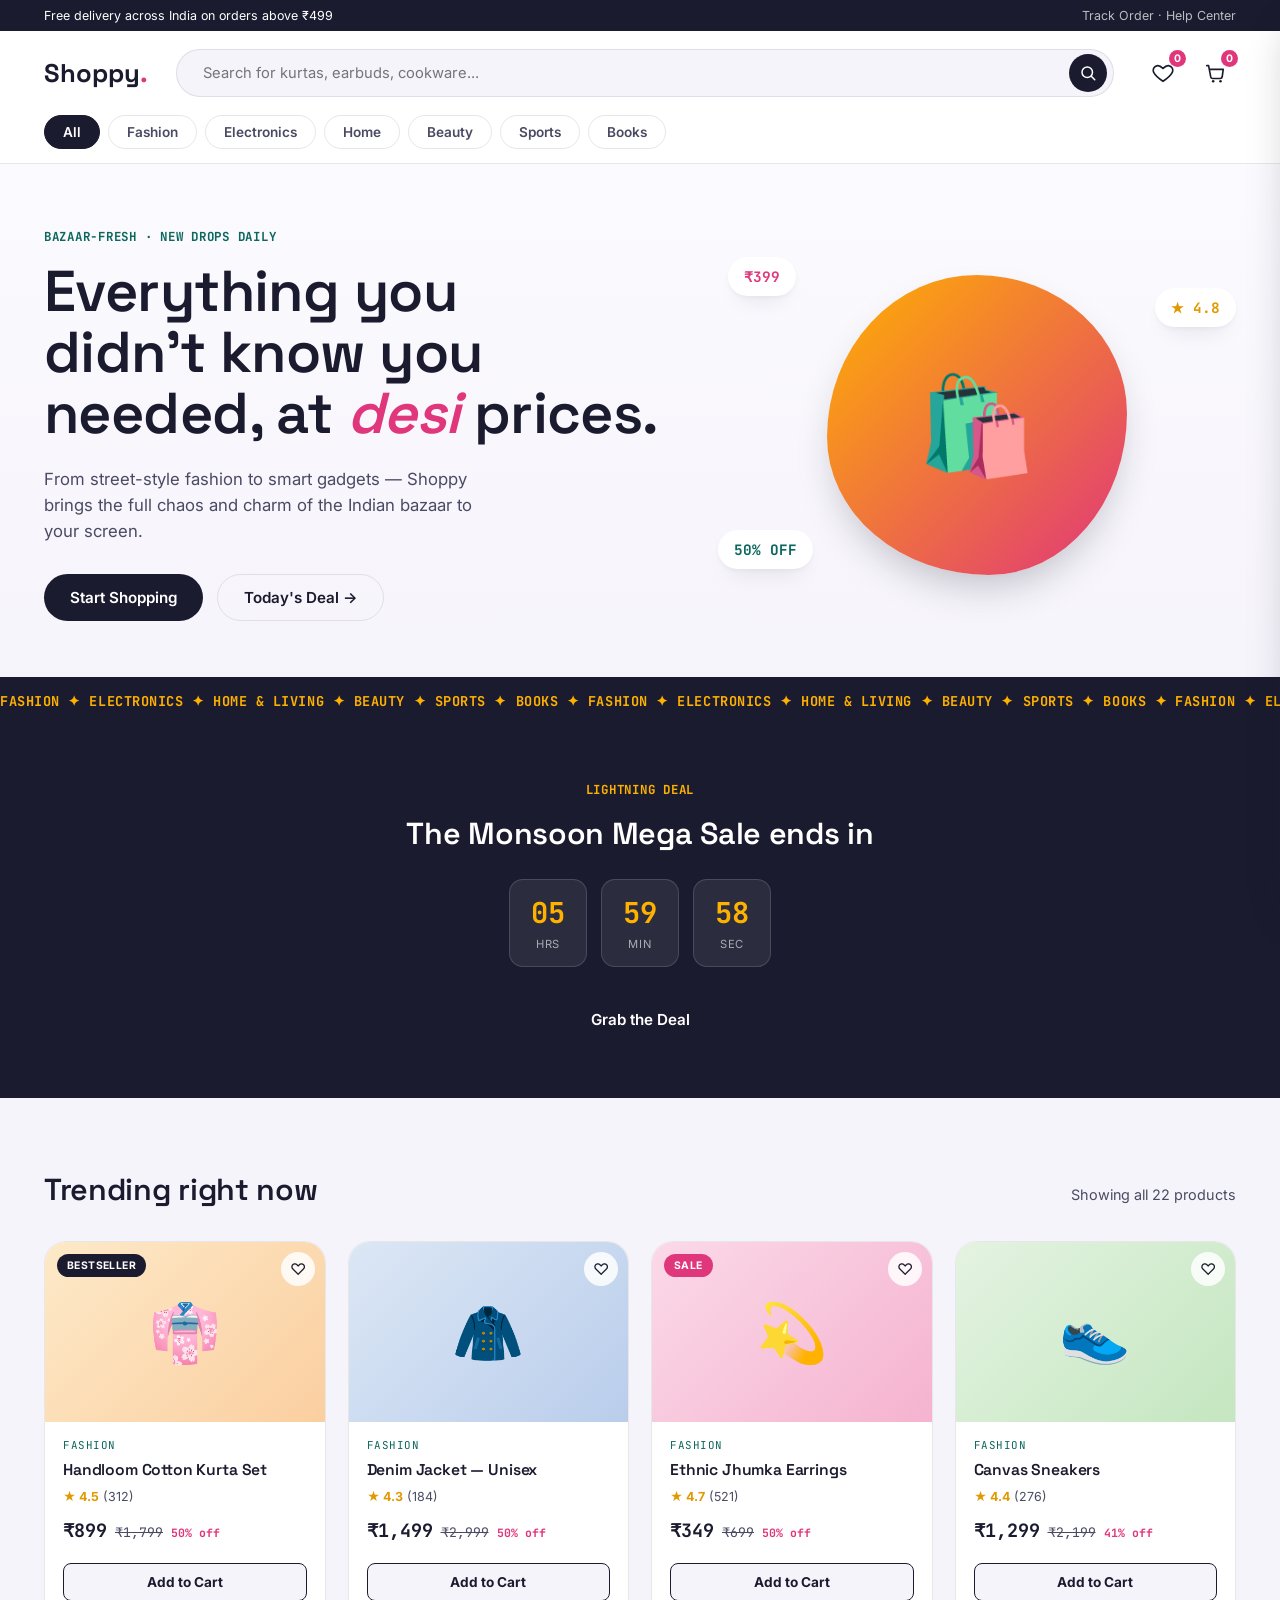
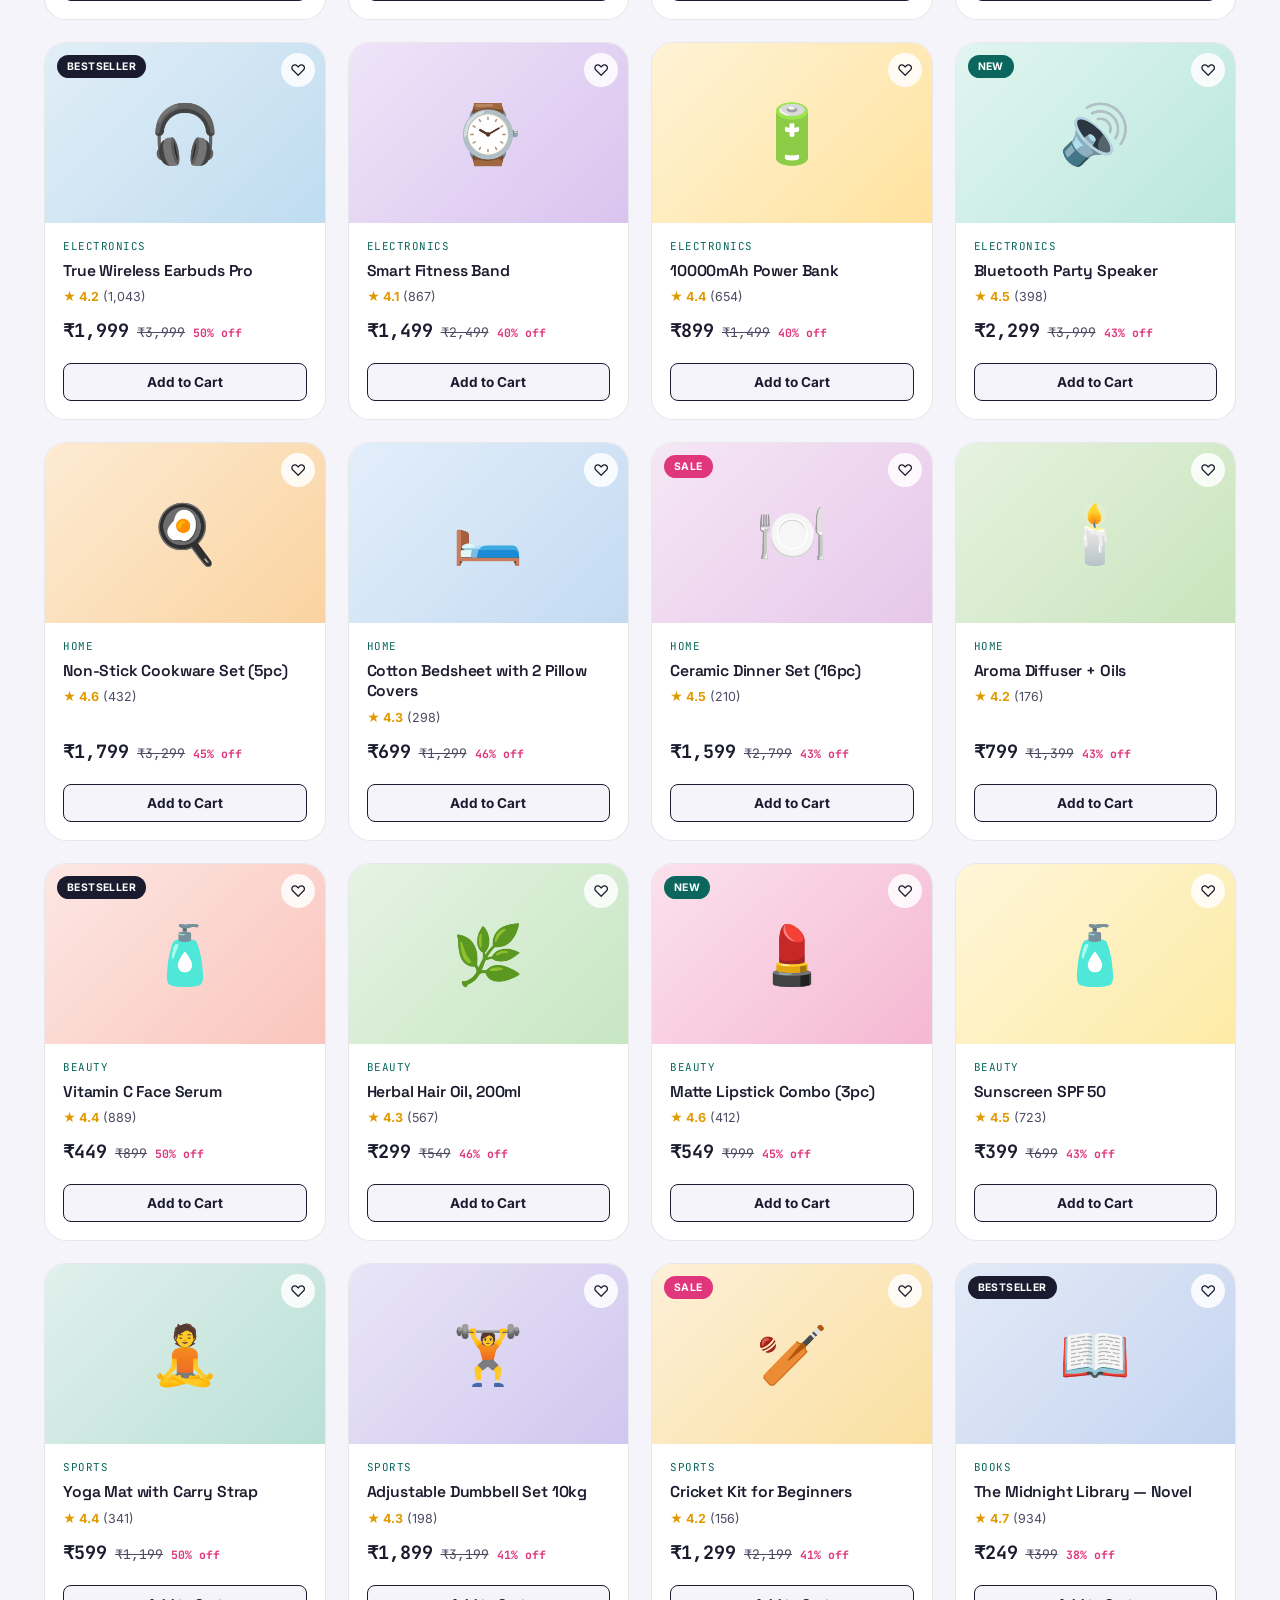
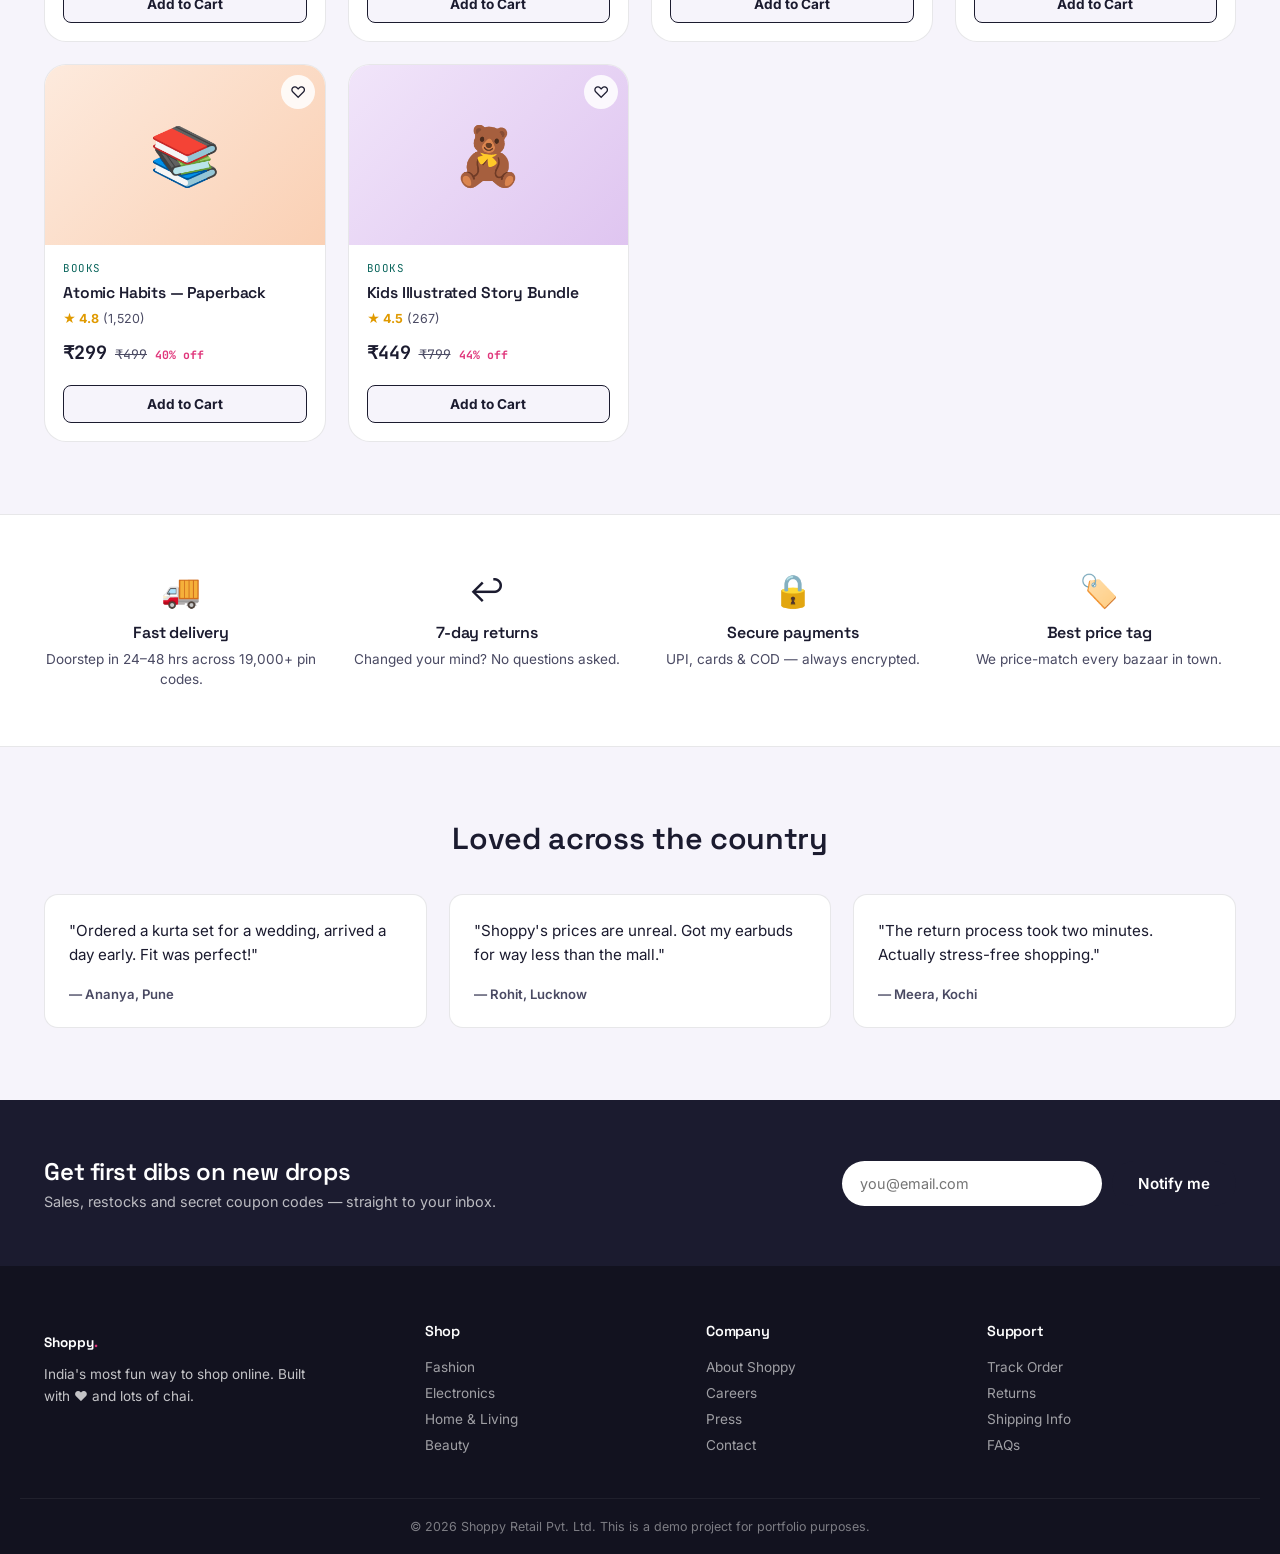
==== index.html @ ec04d0b1 "first commit" ====
<!DOCTYPE html>
<html lang="en">
<head>
<meta charset="UTF-8">
<meta name="viewport" content="width=device-width, initial-scale=1.0">
<title>Shoppy — Shop the Streets of India, Online</title>
<link rel="preconnect" href="https://fonts.googleapis.com">
<link href="https://fonts.googleapis.com/css2?family=Space+Grotesk:wght@500;600;700&family=Inter:wght@400;500;600;700&family=JetBrains+Mono:wght@500;700&display=swap" rel="stylesheet">
<link rel="stylesheet" href="styles.css">
</head>
<body>

<!-- ============ HEADER ============ -->
<header class="site-header" id="siteHeader">
  <div class="header-top">
    <div class="wrap header-top-inner">
      <p>Free delivery across India on orders above ₹499</p>
      <p class="header-top-right">Track Order · Help Center</p>
    </div>
  </div>
  <div class="wrap header-main">
    <a href="#" class="logo">Shoppy<span class="logo-dot">.</span></a>

    <div class="search-bar">
      <input type="text" id="searchInput" placeholder="Search for kurtas, earbuds, cookware...">
      <button aria-label="Search">
        <svg width="18" height="18" viewBox="0 0 24 24" fill="none"><circle cx="11" cy="11" r="7" stroke="currentColor" stroke-width="2"/><path d="M21 21l-4.3-4.3" stroke="currentColor" stroke-width="2" stroke-linecap="round"/></svg>
      </button>
    </div>

    <div class="header-actions">
      <button class="icon-btn" id="wishlistBtn" aria-label="Wishlist">
        <svg width="22" height="22" viewBox="0 0 24 24" fill="none"><path d="M12 21s-7.5-4.6-10-9.3C.4 8.2 2 4.5 6 4c2.2-.3 3.9 1 6 3 2.1-2 3.8-3.3 6-3 4 .5 5.6 4.2 4 7.7C19.5 16.4 12 21 12 21z" stroke="currentColor" stroke-width="1.8"/></svg>
        <span class="badge" id="wishlistCount">0</span>
      </button>
      <button class="icon-btn" id="cartBtn" aria-label="Cart">
        <svg width="22" height="22" viewBox="0 0 24 24" fill="none"><path d="M3 4h2l2.4 12.4a2 2 0 002 1.6h8.4a2 2 0 002-1.6L21 8H6" stroke="currentColor" stroke-width="1.8" stroke-linecap="round" stroke-linejoin="round"/><circle cx="10" cy="21" r="1.4" fill="currentColor"/><circle cx="18" cy="21" r="1.4" fill="currentColor"/></svg>
        <span class="badge" id="cartCount">0</span>
      </button>
    </div>
  </div>

  <nav class="wrap category-nav" id="categoryNav">
    <!-- filled by JS -->
  </nav>
</header>

<!-- ============ HERO ============ -->
<section class="hero">
  <div class="wrap hero-inner">
    <div class="hero-copy">
      <p class="eyebrow">Bazaar-fresh · New drops daily</p>
      <h1>Everything you<br>didn't know you<br>needed, at <span>desi</span> prices.</h1>
      <p class="hero-sub">From street-style fashion to smart gadgets — Shoppy brings the full chaos and charm of the Indian bazaar to your screen.</p>
      <div class="hero-cta">
        <a href="#shop" class="btn btn-primary">Start Shopping</a>
        <a href="#deal" class="btn btn-ghost">Today's Deal →</a>
      </div>
    </div>
    <div class="hero-visual" aria-hidden="true">
      <div class="tag-float tag1">₹399</div>
      <div class="tag-float tag2">50% OFF</div>
      <div class="tag-float tag3">★ 4.8</div>
      <div class="hero-blob">🛍️</div>
    </div>
  </div>
  <div class="marquee">
    <div class="marquee-track">
      <span>FASHION ✦ ELECTRONICS ✦ HOME &amp; LIVING ✦ BEAUTY ✦ SPORTS ✦ BOOKS ✦ FASHION ✦ ELECTRONICS ✦ HOME &amp; LIVING ✦ BEAUTY ✦ SPORTS ✦ BOOKS ✦</span>
      <span>FASHION ✦ ELECTRONICS ✦ HOME &amp; LIVING ✦ BEAUTY ✦ SPORTS ✦ BOOKS ✦ FASHION ✦ ELECTRONICS ✦ HOME &amp; LIVING ✦ BEAUTY ✦ SPORTS ✦ BOOKS ✦</span>
    </div>
  </div>
</section>

<!-- ============ TODAY'S DEAL ============ -->
<section class="deal" id="deal">
  <div class="wrap deal-inner">
    <div class="deal-copy">
      <p class="eyebrow eyebrow-light">Lightning Deal</p>
      <h2>The Monsoon Mega Sale ends in</h2>
      <div class="countdown" id="countdown">
        <div class="countdown-unit"><span id="cdHours">06</span><small>hrs</small></div>
        <div class="countdown-unit"><span id="cdMins">00</span><small>min</small></div>
        <div class="countdown-unit"><span id="cdSecs">00</span><small>sec</small></div>
      </div>
      <a href="#shop" class="btn btn-primary">Grab the Deal</a>
    </div>
  </div>
</section>

<!-- ============ SHOP / PRODUCTS ============ -->
<section class="shop" id="shop">
  <div class="wrap">
    <div class="shop-heading">
      <h2>Trending right now</h2>
      <p id="resultCount">Showing all products</p>
    </div>
    <div class="product-grid" id="productGrid">
      <!-- filled by JS -->
    </div>
    <p class="empty-state" id="emptyState" hidden>No products match your search. Try a different keyword or category.</p>
  </div>
</section>

<!-- ============ FEATURES STRIP ============ -->
<section class="features">
  <div class="wrap features-grid">
    <div class="feature">
      <span class="feature-icon">🚚</span>
      <h3>Fast delivery</h3>
      <p>Doorstep in 24–48 hrs across 19,000+ pin codes.</p>
    </div>
    <div class="feature">
      <span class="feature-icon">↩️</span>
      <h3>7-day returns</h3>
      <p>Changed your mind? No questions asked.</p>
    </div>
    <div class="feature">
      <span class="feature-icon">🔒</span>
      <h3>Secure payments</h3>
      <p>UPI, cards &amp; COD — always encrypted.</p>
    </div>
    <div class="feature">
      <span class="feature-icon">🏷️</span>
      <h3>Best price tag</h3>
      <p>We price-match every bazaar in town.</p>
    </div>
  </div>
</section>

<!-- ============ TESTIMONIALS ============ -->
<section class="testimonials">
  <div class="wrap">
    <h2>Loved across the country</h2>
    <div class="testimonial-grid">
      <div class="testimonial-card">
        <p>"Ordered a kurta set for a wedding, arrived a day early. Fit was perfect!"</p>
        <span>— Ananya, Pune</span>
      </div>
      <div class="testimonial-card">
        <p>"Shoppy's prices are unreal. Got my earbuds for way less than the mall."</p>
        <span>— Rohit, Lucknow</span>
      </div>
      <div class="testimonial-card">
        <p>"The return process took two minutes. Actually stress-free shopping."</p>
        <span>— Meera, Kochi</span>
      </div>
    </div>
  </div>
</section>

<!-- ============ NEWSLETTER ============ -->
<section class="newsletter">
  <div class="wrap newsletter-inner">
    <div>
      <h2>Get first dibs on new drops</h2>
      <p>Sales, restocks and secret coupon codes — straight to your inbox.</p>
    </div>
    <form id="newsletterForm">
      <input type="email" required placeholder="you@email.com">
      <button type="submit" class="btn btn-primary">Notify me</button>
    </form>
  </div>
</section>

<!-- ============ FOOTER ============ -->
<footer class="site-footer">
  <div class="wrap footer-grid">
    <div class="footer-brand">
      <p class="logo">Shoppy<span class="logo-dot">.</span></p>
      <p>India's most fun way to shop online. Built with ❤️ and lots of chai.</p>
    </div>
    <div>
      <h4>Shop</h4>
      <ul><li>Fashion</li><li>Electronics</li><li>Home &amp; Living</li><li>Beauty</li></ul>
    </div>
    <div>
      <h4>Company</h4>
      <ul><li>About Shoppy</li><li>Careers</li><li>Press</li><li>Contact</li></ul>
    </div>
    <div>
      <h4>Support</h4>
      <ul><li>Track Order</li><li>Returns</li><li>Shipping Info</li><li>FAQs</li></ul>
    </div>
  </div>
  <div class="wrap footer-bottom">
    <p>© 2026 Shoppy Retail Pvt. Ltd. This is a demo project for portfolio purposes.</p>
  </div>
</footer>

<!-- ============ CART DRAWER ============ -->
<div class="overlay" id="overlay"></div>
<aside class="cart-drawer" id="cartDrawer">
  <div class="cart-header">
    <h3>Your Cart</h3>
    <button id="closeCart" aria-label="Close cart">✕</button>
  </div>
  <div class="cart-items" id="cartItems">
    <!-- filled by JS -->
  </div>
  <div class="cart-footer">
    <div class="cart-row"><span>Subtotal</span><span id="cartSubtotal">₹0</span></div>
    <div class="cart-row"><span>Delivery</span><span id="cartDelivery">₹0</span></div>
    <div class="cart-row cart-total"><span>Total</span><span id="cartTotal">₹0</span></div>
    <button class="btn btn-primary btn-block" id="checkoutBtn">Checkout</button>
  </div>
</aside>

<div class="toast" id="toast"></div>

<script src="script.js"></script>
</body>
</html>
---- styles.css ----
/* ============================================
   SHOPPY — design tokens
   ============================================ */
:root{
  --ink:#1B1B2F;
  --ink-soft:#4A4A63;
  --paper:#F6F4FB;
  --card:#FFFFFF;
  --line:rgba(27,27,47,0.10);

  --marigold:#FFB100;
  --marigold-dark:#E09A00;
  --rani:#E0367B;
  --teal:#0F8478;
  --teal-dark:#0B665D;

  --radius-sm:8px;
  --radius-md:14px;
  --radius-lg:22px;

  --shadow-card:0 2px 4px rgba(27,27,47,0.04), 0 12px 24px -12px rgba(27,27,47,0.14);
  --shadow-pop:0 20px 40px -12px rgba(27,27,47,0.28);

  --font-display:'Space Grotesk', sans-serif;
  --font-body:'Inter', sans-serif;
  --font-mono:'JetBrains Mono', monospace;
}

*{box-sizing:border-box; margin:0; padding:0;}
html{scroll-behavior:smooth;}
body{
  font-family:var(--font-body);
  color:var(--ink);
  background:var(--paper);
  -webkit-font-smoothing:antialiased;
}
img{max-width:100%; display:block;}
ul{list-style:none;}
a{color:inherit; text-decoration:none;}
button{font-family:inherit; cursor:pointer; border:none; background:none; color:inherit;}
input{font-family:inherit;}

.wrap{
  max-width:1240px;
  margin:0 auto;
  padding:0 24px;
}

h1,h2,h3,h4{font-family:var(--font-display); font-weight:600; letter-spacing:-0.01em;}

:focus-visible{outline:2.5px solid var(--teal); outline-offset:2px;}

@media (prefers-reduced-motion: reduce){
  *{animation-duration:0.001ms !important; animation-iteration-count:1 !important; transition-duration:0.001ms !important; scroll-behavior:auto !important;}
}

/* ============================================
   BUTTONS
   ============================================ */
.btn{
  display:inline-flex;
  align-items:center;
  justify-content:center;
  gap:6px;
  padding:13px 26px;
  border-radius:999px;
  font-weight:600;
  font-size:0.95rem;
  transition:transform 0.15s ease, box-shadow 0.15s ease, background 0.15s ease;
}
.btn-primary{
  background:var(--ink);
  color:#fff;
}
.btn-primary:hover{ transform:translateY(-2px); box-shadow:0 10px 20px -6px rgba(27,27,47,0.4); }
.btn-ghost{
  background:transparent;
  color:var(--ink);
  border:1.5px solid var(--line);
}
.btn-ghost:hover{ border-color:var(--ink); }
.btn-block{ width:100%; }

/* ============================================
   HEADER
   ============================================ */
.site-header{
  position:sticky;
  top:0;
  z-index:50;
  background:var(--card);
  border-bottom:1px solid var(--line);
}
.header-top{
  background:var(--ink);
  color:#fff;
  font-size:0.78rem;
}
.header-top-inner{
  display:flex;
  justify-content:space-between;
  padding:8px 24px;
}
.header-top-right{ opacity:0.7; }

.header-main{
  display:grid;
  grid-template-columns:auto 1fr auto;
  align-items:center;
  gap:28px;
  padding:18px 24px;
}
.logo{
  font-family:var(--font-display);
  font-size:1.6rem;
  font-weight:700;
  white-space:nowrap;
}
.logo-dot{ color:var(--rani); }

.search-bar{
  display:flex;
  align-items:center;
  background:var(--paper);
  border:1.5px solid var(--line);
  border-radius:999px;
  padding:4px 6px 4px 18px;
  transition:border-color 0.15s ease;
}
.search-bar:focus-within{ border-color:var(--teal); }
.search-bar input{
  flex:1;
  border:none;
  background:transparent;
  padding:9px 8px;
  font-size:0.92rem;
  color:var(--ink);
}
.search-bar input:focus{ outline:none; }
.search-bar button{
  background:var(--ink);
  color:#fff;
  width:38px;
  height:38px;
  border-radius:50%;
  display:flex;
  align-items:center;
  justify-content:center;
  flex-shrink:0;
}

.header-actions{ display:flex; gap:10px; }
.icon-btn{
  position:relative;
  width:42px;
  height:42px;
  border-radius:50%;
  display:flex;
  align-items:center;
  justify-content:center;
  color:var(--ink);
  transition:background 0.15s ease;
}
.icon-btn:hover{ background:var(--paper); }
.badge{
  position:absolute;
  top:-2px; right:-2px;
  background:var(--rani);
  color:#fff;
  font-size:0.65rem;
  font-weight:700;
  min-width:17px;
  height:17px;
  border-radius:999px;
  display:flex;
  align-items:center;
  justify-content:center;
  padding:0 4px;
}

.category-nav{
  display:flex;
  gap:8px;
  overflow-x:auto;
  padding:0 24px 14px;
  scrollbar-width:none;
}
.category-nav::-webkit-scrollbar{ display:none; }
.chip{
  flex-shrink:0;
  padding:8px 18px;
  border-radius:999px;
  font-size:0.85rem;
  font-weight:600;
  border:1.5px solid var(--line);
  color:var(--ink-soft);
  transition:all 0.15s ease;
  white-space:nowrap;
}
.chip:hover{ border-color:var(--ink); color:var(--ink); }
.chip.active{
  background:var(--ink);
  border-color:var(--ink);
  color:#fff;
}

/* ============================================
   HERO
   ============================================ */
.hero{
  background:linear-gradient(180deg, #FBFAFE 0%, var(--paper) 100%);
  overflow:hidden;
}
.hero-inner{
  display:grid;
  grid-template-columns:1.1fr 0.9fr;
  gap:40px;
  align-items:center;
  padding:64px 24px 56px;
}
.eyebrow{
  font-family:var(--font-mono);
  font-size:0.78rem;
  font-weight:700;
  letter-spacing:0.06em;
  text-transform:uppercase;
  color:var(--teal-dark);
  margin-bottom:16px;
}
.eyebrow-light{ color:var(--marigold); }

.hero-copy h1{
  font-size:clamp(2.4rem, 4.5vw, 3.6rem);
  line-height:1.06;
  margin-bottom:22px;
}
.hero-copy h1 span{ color:var(--rani); font-style:italic; }
.hero-sub{
  font-size:1.05rem;
  color:var(--ink-soft);
  max-width:440px;
  margin-bottom:30px;
  line-height:1.55;
}
.hero-cta{ display:flex; gap:14px; flex-wrap:wrap; }

.hero-visual{
  position:relative;
  display:flex;
  align-items:center;
  justify-content:center;
  height:380px;
}
.hero-blob{
  width:300px; height:300px;
  border-radius:50% 50% 46% 54% / 54% 46% 54% 46%;
  background:linear-gradient(135deg, var(--marigold) 0%, var(--rani) 100%);
  display:flex;
  align-items:center;
  justify-content:center;
  font-size:6rem;
  animation:blob-float 7s ease-in-out infinite;
  box-shadow:var(--shadow-pop);
}
@keyframes blob-float{
  0%,100%{ transform:translateY(0) rotate(0deg); }
  50%{ transform:translateY(-16px) rotate(4deg); }
}
.tag-float{
  position:absolute;
  background:#fff;
  font-family:var(--font-mono);
  font-weight:700;
  padding:10px 16px;
  border-radius:999px;
  box-shadow:var(--shadow-card);
  font-size:0.9rem;
}
.tag1{ top:6%; left:2%; color:var(--rani); animation:drift 6s ease-in-out infinite; }
.tag2{ bottom:12%; left:0%; color:var(--teal-dark); animation:drift 6s ease-in-out infinite 1.4s; }
.tag3{ top:14%; right:0%; color:var(--marigold-dark); animation:drift 6s ease-in-out infinite 2.8s; }
@keyframes drift{
  0%,100%{ transform:translateY(0); }
  50%{ transform:translateY(-10px); }
}

.marquee{
  border-top:1px solid var(--line);
  border-bottom:1px solid var(--line);
  background:var(--ink);
  overflow:hidden;
  padding:14px 0;
}
.marquee-track{
  display:flex;
  width:max-content;
  animation:scroll-left 32s linear infinite;
}
.marquee-track span{
  font-family:var(--font-mono);
  font-size:0.85rem;
  font-weight:700;
  letter-spacing:0.04em;
  color:var(--marigold);
  padding-right:8px;
  white-space:nowrap;
}
@keyframes scroll-left{
  from{ transform:translateX(0); }
  to{ transform:translateX(-50%); }
}

/* ============================================
   DEAL BANNER
   ============================================ */
.deal{
  background:var(--ink);
  color:#fff;
  padding:56px 0;
}
.deal-inner{ text-align:center; }
.deal h2{ font-size:1.9rem; margin-bottom:26px; }
.countdown{
  display:flex;
  justify-content:center;
  gap:14px;
  margin-bottom:30px;
}
.countdown-unit{
  background:rgba(255,255,255,0.08);
  border:1px solid rgba(255,255,255,0.14);
  border-radius:var(--radius-md);
  padding:14px 20px;
  min-width:78px;
}
.countdown-unit span{
  display:block;
  font-family:var(--font-mono);
  font-size:1.8rem;
  font-weight:700;
  color:var(--marigold);
}
.countdown-unit small{
  font-size:0.7rem;
  text-transform:uppercase;
  letter-spacing:0.06em;
  color:rgba(255,255,255,0.6);
}

/* ============================================
   SHOP / PRODUCT GRID
   ============================================ */
.shop{ padding:72px 0; }
.shop-heading{
  display:flex;
  justify-content:space-between;
  align-items:baseline;
  margin-bottom:32px;
  flex-wrap:wrap;
  gap:8px;
}
.shop-heading h2{ font-size:1.9rem; }
.shop-heading p{ color:var(--ink-soft); font-size:0.9rem; }

.product-grid{
  display:grid;
  grid-template-columns:repeat(4, 1fr);
  gap:22px;
}

.product-card{
  background:var(--card);
  border-radius:var(--radius-lg);
  overflow:hidden;
  border:1px solid var(--line);
  transition:transform 0.2s ease, box-shadow 0.2s ease;
  display:flex;
  flex-direction:column;
}
.product-card:hover{
  transform:translateY(-5px);
  box-shadow:var(--shadow-card);
}

.product-media{
  position:relative;
  height:180px;
  display:flex;
  align-items:center;
  justify-content:center;
  font-size:3.6rem;
}
.product-badge{
  position:absolute;
  top:12px; left:12px;
  background:var(--ink);
  color:#fff;
  font-size:0.65rem;
  font-weight:700;
  text-transform:uppercase;
  letter-spacing:0.04em;
  padding:5px 10px;
  border-radius:999px;
}
.product-badge.sale{ background:var(--rani); }
.product-badge.new{ background:var(--teal-dark); }

.wish-btn{
  position:absolute;
  top:10px; right:10px;
  width:34px; height:34px;
  border-radius:50%;
  background:rgba(255,255,255,0.85);
  display:flex;
  align-items:center;
  justify-content:center;
  font-size:1rem;
  transition:transform 0.15s ease;
}
.wish-btn:hover{ transform:scale(1.12); }
.wish-btn.active{ color:var(--rani); }

.product-body{
  padding:16px 18px 18px;
  display:flex;
  flex-direction:column;
  gap:8px;
  flex:1;
}
.product-cat{
  font-family:var(--font-mono);
  font-size:0.68rem;
  text-transform:uppercase;
  letter-spacing:0.05em;
  color:var(--teal-dark);
}
.product-name{
  font-size:0.98rem;
  font-weight:600;
  line-height:1.3;
}
.product-rating{
  font-size:0.78rem;
  color:var(--ink-soft);
}
.product-rating strong{ color:var(--marigold-dark); }

.price-row{
  display:flex;
  align-items:baseline;
  gap:8px;
  margin-top:auto;
  padding-top:6px;
}
.price-now{
  font-family:var(--font-mono);
  font-weight:700;
  font-size:1.15rem;
}
.price-was{
  font-family:var(--font-mono);
  font-size:0.82rem;
  color:var(--ink-soft);
  text-decoration:line-through;
}
.price-off{
  font-family:var(--font-mono);
  font-size:0.72rem;
  font-weight:700;
  color:var(--rani);
}

.add-btn{
  margin-top:12px;
  width:100%;
  padding:10px;
  border-radius:var(--radius-sm);
  background:var(--paper);
  border:1.5px solid var(--ink);
  font-weight:700;
  font-size:0.85rem;
  transition:background 0.15s ease, color 0.15s ease;
}
.add-btn:hover{ background:var(--ink); color:#fff; }
.add-btn.added{ background:var(--teal-dark); border-color:var(--teal-dark); color:#fff; }

.empty-state{
  text-align:center;
  padding:60px 0;
  color:var(--ink-soft);
}

/* ============================================
   FEATURES
   ============================================ */
.features{ background:var(--card); border-top:1px solid var(--line); border-bottom:1px solid var(--line); padding:56px 0; }
.features-grid{
  display:grid;
  grid-template-columns:repeat(4, 1fr);
  gap:32px;
  text-align:center;
}
.feature-icon{ font-size:2rem; display:block; margin-bottom:12px; }
.feature h3{ font-size:1rem; margin-bottom:6px; }
.feature p{ font-size:0.85rem; color:var(--ink-soft); line-height:1.5; }

/* ============================================
   TESTIMONIALS
   ============================================ */
.testimonials{ padding:72px 0; text-align:center; }
.testimonials h2{ font-size:1.9rem; margin-bottom:36px; }
.testimonial-grid{
  display:grid;
  grid-template-columns:repeat(3, 1fr);
  gap:22px;
  text-align:left;
}
.testimonial-card{
  background:var(--card);
  border:1px solid var(--line);
  border-radius:var(--radius-md);
  padding:24px;
}
.testimonial-card p{ font-size:0.95rem; line-height:1.6; margin-bottom:16px; }
.testimonial-card span{ font-size:0.82rem; color:var(--ink-soft); font-weight:600; }

/* ============================================
   NEWSLETTER
   ============================================ */
.newsletter{ background:var(--ink); color:#fff; padding:56px 0; }
.newsletter-inner{
  display:flex;
  justify-content:space-between;
  align-items:center;
  flex-wrap:wrap;
  gap:24px;
}
.newsletter h2{ font-size:1.5rem; margin-bottom:6px; }
.newsletter p{ color:rgba(255,255,255,0.7); font-size:0.9rem; }
#newsletterForm{ display:flex; gap:10px; }
#newsletterForm input{
  padding:12px 18px;
  border-radius:999px;
  border:none;
  min-width:240px;
  font-size:0.9rem;
}
#newsletterForm input:focus{ outline:2.5px solid var(--marigold); }

/* ============================================
   FOOTER
   ============================================ */
.site-footer{ background:#12121F; color:rgba(255,255,255,0.75); padding:56px 0 0; }
.footer-grid{
  display:grid;
  grid-template-columns:1.4fr 1fr 1fr 1fr;
  gap:32px;
  padding-bottom:40px;
}
.footer-brand .logo{ color:#fff; }
.footer-brand p{ margin-top:10px; font-size:0.85rem; line-height:1.6; max-width:280px; }
.site-footer h4{ color:#fff; font-size:0.9rem; margin-bottom:14px; }
.site-footer ul li{ font-size:0.85rem; padding:5px 0; opacity:0.8; }
.footer-bottom{
  border-top:1px solid rgba(255,255,255,0.1);
  padding:20px 24px;
  text-align:center;
  font-size:0.78rem;
  opacity:0.6;
}

/* ============================================
   CART DRAWER
   ============================================ */
.overlay{
  position:fixed; inset:0;
  background:rgba(27,27,47,0.5);
  opacity:0;
  pointer-events:none;
  transition:opacity 0.25s ease;
  z-index:90;
}
.overlay.show{ opacity:1; pointer-events:auto; }

.cart-drawer{
  position:fixed;
  top:0; right:0;
  width:400px;
  max-width:92vw;
  height:100vh;
  background:var(--card);
  z-index:100;
  display:flex;
  flex-direction:column;
  transform:translateX(100%);
  transition:transform 0.3s ease;
  box-shadow:var(--shadow-pop);
}
.cart-drawer.open{ transform:translateX(0); }

.cart-header{
  display:flex;
  justify-content:space-between;
  align-items:center;
  padding:20px 22px;
  border-bottom:1px solid var(--line);
}
.cart-header button{ font-size:1.2rem; }

.cart-items{
  flex:1;
  overflow-y:auto;
  padding:14px 22px;
  display:flex;
  flex-direction:column;
  gap:16px;
}
.cart-empty{ text-align:center; color:var(--ink-soft); padding:60px 0; font-size:0.9rem; }

.cart-item{
  display:grid;
  grid-template-columns:56px 1fr auto;
  gap:12px;
  align-items:center;
}
.cart-item-media{
  width:56px; height:56px;
  border-radius:var(--radius-sm);
  display:flex;
  align-items:center;
  justify-content:center;
  font-size:1.6rem;
}
.cart-item-name{ font-size:0.88rem; font-weight:600; margin-bottom:4px; }
.cart-item-price{ font-family:var(--font-mono); font-size:0.82rem; color:var(--ink-soft); }
.qty-control{
  display:flex;
  align-items:center;
  gap:8px;
  margin-top:6px;
}
.qty-control button{
  width:22px; height:22px;
  border:1px solid var(--line);
  border-radius:6px;
  font-size:0.85rem;
  display:flex;
  align-items:center;
  justify-content:center;
}
.qty-control span{ font-family:var(--font-mono); font-size:0.85rem; min-width:14px; text-align:center; }
.remove-btn{ font-size:0.75rem; color:var(--rani); font-weight:600; }

.cart-footer{
  border-top:1px solid var(--line);
  padding:20px 22px 26px;
}
.cart-row{
  display:flex;
  justify-content:space-between;
  font-size:0.9rem;
  color:var(--ink-soft);
  margin-bottom:8px;
}
.cart-total{
  font-size:1.05rem;
  font-weight:700;
  color:var(--ink);
  font-family:var(--font-mono);
  margin-bottom:16px;
}

/* ============================================
   TOAST
   ============================================ */
.toast{
  position:fixed;
  bottom:26px;
  left:50%;
  transform:translateX(-50%) translateY(20px);
  background:var(--ink);
  color:#fff;
  padding:13px 24px;
  border-radius:999px;
  font-size:0.88rem;
  font-weight:600;
  opacity:0;
  pointer-events:none;
  transition:all 0.25s ease;
  z-index:200;
  white-space:nowrap;
}
.toast.show{
  opacity:1;
  transform:translateX(-50%) translateY(0);
}

/* ============================================
   RESPONSIVE
   ============================================ */
@media (max-width:1024px){
  .product-grid{ grid-template-columns:repeat(3, 1fr); }
  .features-grid{ grid-template-columns:repeat(2, 1fr); gap:28px; }
  .testimonial-grid{ grid-template-columns:1fr; }
  .footer-grid{ grid-template-columns:1fr 1fr; }
}

@media (max-width:860px){
  .header-main{ grid-template-columns:auto auto; }
  .search-bar{ grid-column:1 / -1; order:3; margin-top:10px; }
  .hero-inner{ grid-template-columns:1fr; padding-top:40px; }
  .hero-visual{ height:280px; order:-1; }
  .header-top-right{ display:none; }
}

@media (max-width:640px){
  .product-grid{ grid-template-columns:repeat(2, 1fr); gap:14px; }
  .newsletter-inner{ flex-direction:column; align-items:flex-start; }
  #newsletterForm{ width:100%; }
  #newsletterForm input{ flex:1; min-width:0; }
  .countdown-unit{ min-width:64px; padding:12px 14px; }
}

@media (max-width:420px){
  .product-grid{ grid-template-columns:1fr 1fr; }
  .cart-drawer{ width:100vw; }
}
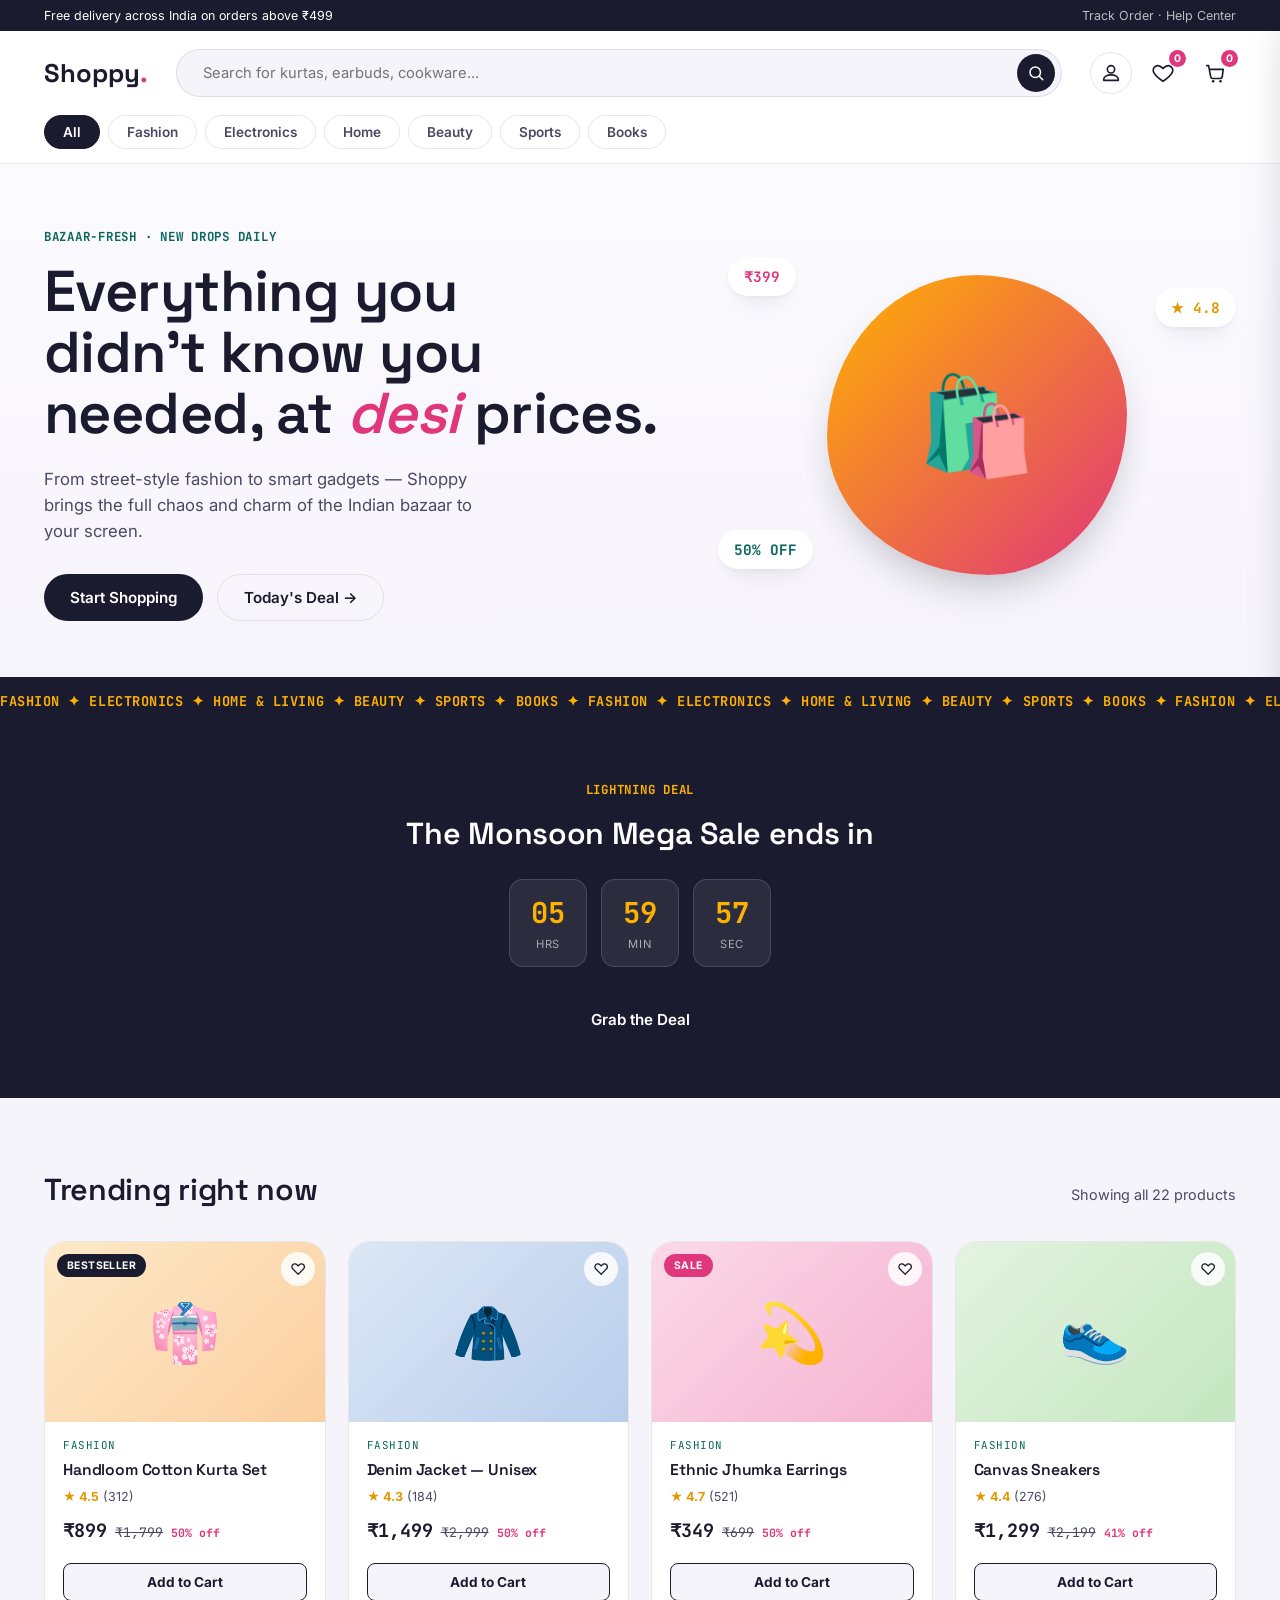
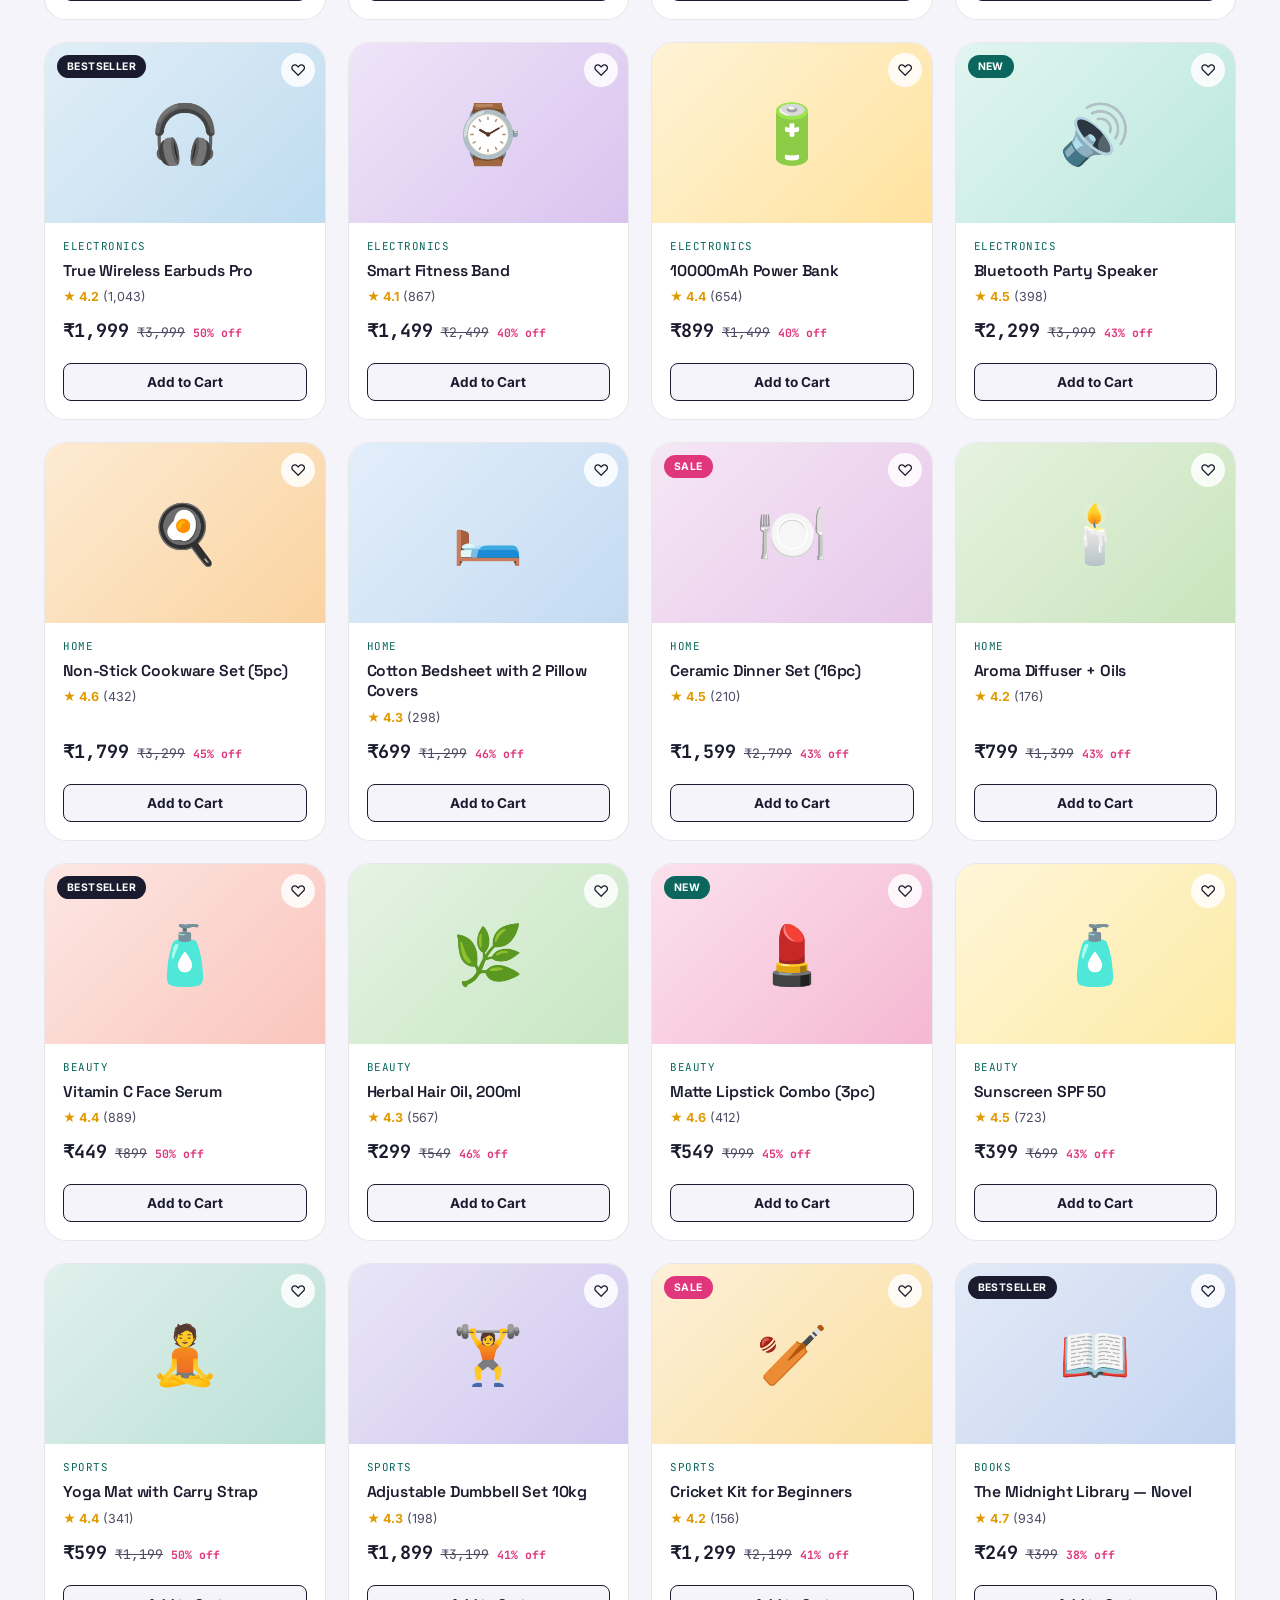
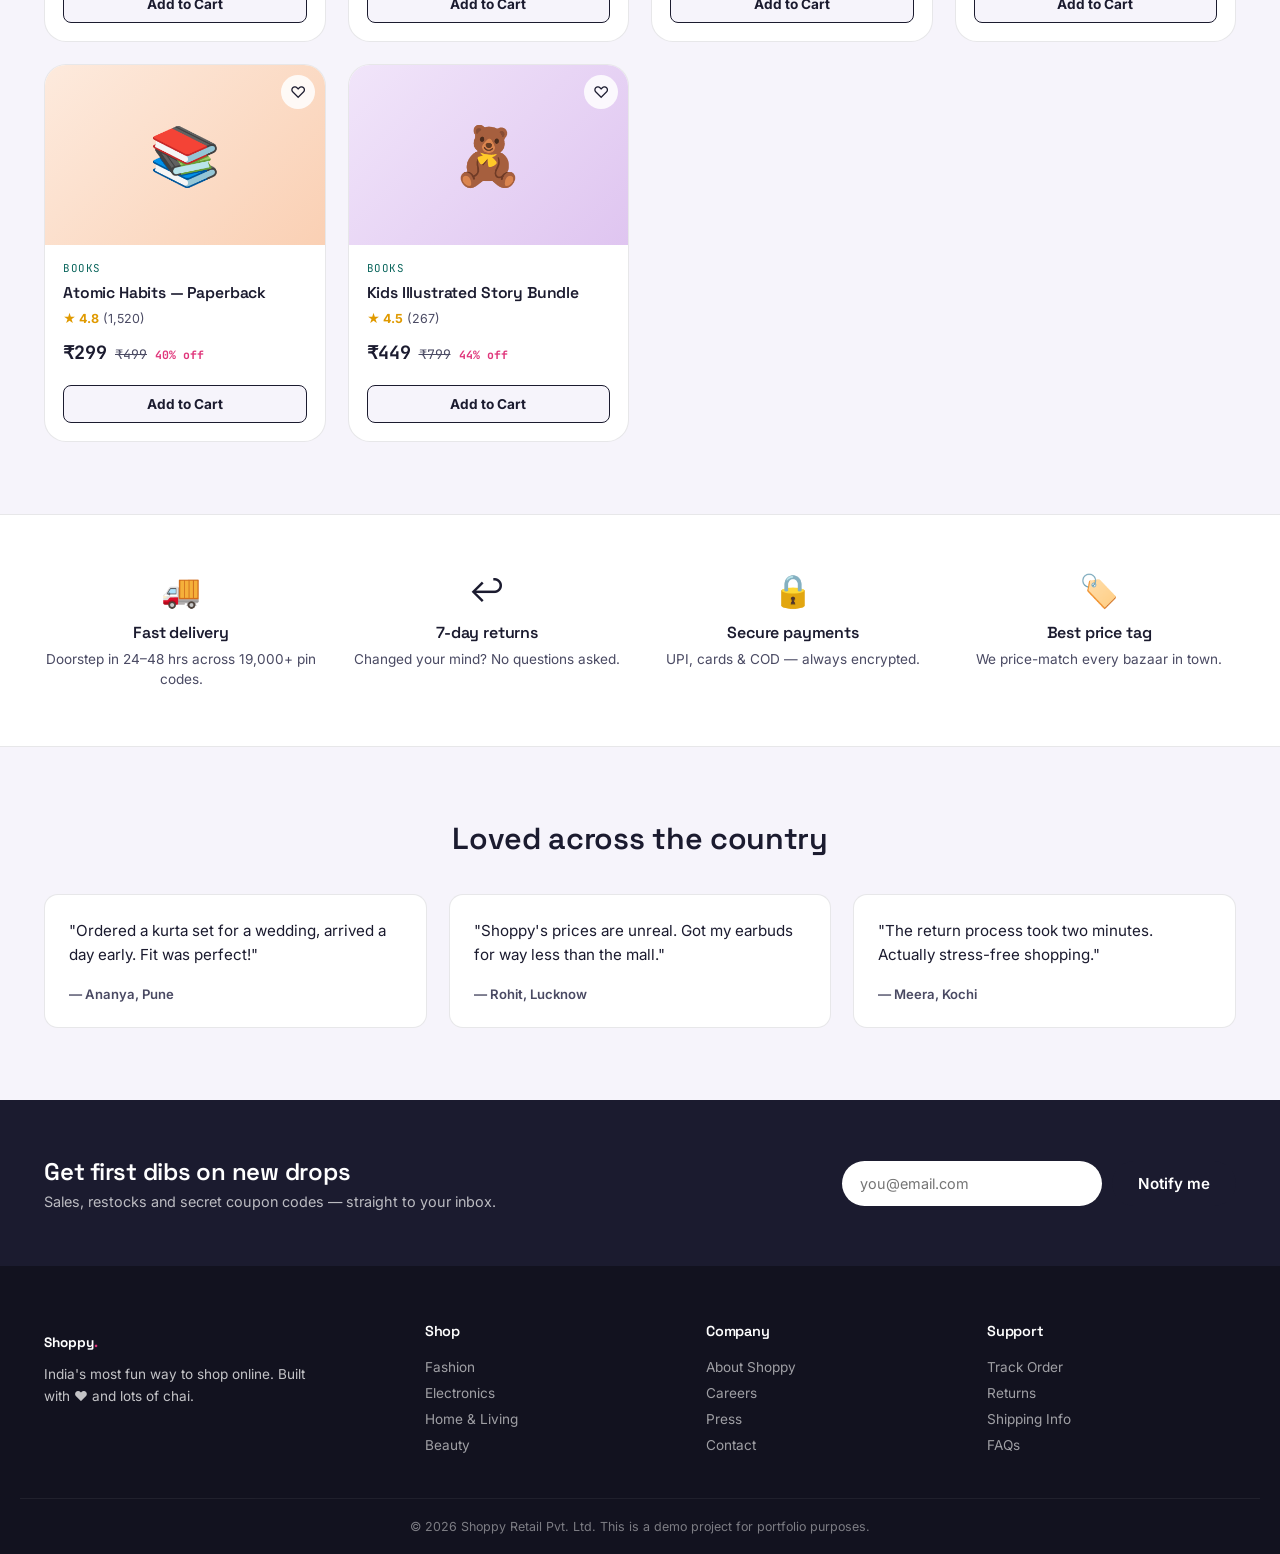
==== commit 0c282cad: "ADMIN LOGIN FUNCTION" ====
--- a/index.html
+++ b/index.html
@@ -29,6 +29,15 @@
     </div>
 
     <div class="header-actions">
+      <div class="login-menu">
+        <button class="icon-btn login-trigger" id="loginTrigger" aria-label="Login">
+          <svg width="22" height="22" viewBox="0 0 24 24" fill="none"><path d="M12 12a4 4 0 100-8 4 4 0 000 8zm0 2c-4.4 0-8 2.2-8 5v1h16v-1c0-2.8-3.6-5-8-5z" stroke="currentColor" stroke-width="1.8" stroke-linecap="round" stroke-linejoin="round"/></svg>
+        </button>
+        <div class="login-dropdown" id="loginDropdown">
+          <a href="customer-login.html" class="login-option">Login as Customer</a>
+          <a href="admin.html" class="login-option">Login as Admin</a>
+        </div>
+      </div>
       <button class="icon-btn" id="wishlistBtn" aria-label="Wishlist">
         <svg width="22" height="22" viewBox="0 0 24 24" fill="none"><path d="M12 21s-7.5-4.6-10-9.3C.4 8.2 2 4.5 6 4c2.2-.3 3.9 1 6 3 2.1-2 3.8-3.3 6-3 4 .5 5.6 4.2 4 7.7C19.5 16.4 12 21 12 21z" stroke="currentColor" stroke-width="1.8"/></svg>
         <span class="badge" id="wishlistCount">0</span>
@@ -202,7 +211,47 @@
     <div class="cart-row"><span>Subtotal</span><span id="cartSubtotal">₹0</span></div>
     <div class="cart-row"><span>Delivery</span><span id="cartDelivery">₹0</span></div>
     <div class="cart-row cart-total"><span>Total</span><span id="cartTotal">₹0</span></div>
-    <button class="btn btn-primary btn-block" id="checkoutBtn">Checkout</button>
+
+    <form class="checkout-panel" id="checkoutForm">
+      <h4>Delivery & Payment</h4>
+      <label class="field">
+        <span>Delivery Address</span>
+        <textarea id="deliveryAddress" rows="3" placeholder="Enter your full delivery address" required></textarea>
+      </label>
+
+      <div class="field-grid">
+        <label class="field">
+          <span>Phone Number</span>
+          <input id="phoneNumber" type="tel" placeholder="9876543210" required>
+        </label>
+        <label class="field">
+          <span>Email Address</span>
+          <input id="emailAddress" type="email" placeholder="you@example.com" required>
+        </label>
+      </div>
+
+      <div class="payment-methods">
+        <span>Payment Method</span>
+        <label class="payment-option">
+          <input type="radio" name="paymentMethod" value="cod" checked>
+          <span>Cash on Delivery</span>
+        </label>
+        <label class="payment-option">
+          <input type="radio" name="paymentMethod" value="upi">
+          <span>UPI</span>
+        </label>
+        <label class="payment-option">
+          <input type="radio" name="paymentMethod" value="card">
+          <span>Card</span>
+        </label>
+      </div>
+
+      <div class="payment-details" id="paymentDetails">
+        <p class="payment-hint">Pay with cash when your order arrives.</p>
+      </div>
+    </form>
+
+    <button class="btn btn-primary btn-block" id="checkoutBtn" type="button">Place Order</button>
   </div>
 </aside>
 
--- a/styles.css
+++ b/styles.css
@@ -149,7 +149,33 @@
   flex-shrink:0;
 }
 
-.header-actions{ display:flex; gap:10px; }
+.header-actions{ display:flex; gap:10px; align-items:center; }
+.login-menu{ position:relative; }
+.login-trigger{ border:1.5px solid var(--line); background:#fff; }
+.login-dropdown{
+  position:absolute;
+  top:calc(100% + 10px);
+  right:0;
+  display:none;
+  flex-direction:column;
+  min-width:180px;
+  background:#fff;
+  border:1px solid var(--line);
+  border-radius:14px;
+  box-shadow:var(--shadow-card);
+  overflow:hidden;
+  z-index:120;
+}
+.login-menu:hover .login-dropdown,
+.login-menu:focus-within .login-dropdown,
+.login-dropdown.show{ display:flex; }
+.login-option{
+  padding:12px 14px;
+  font-size:0.9rem;
+  color:var(--ink);
+  transition:background 0.15s ease;
+}
+.login-option:hover{ background:var(--paper); }
 .icon-btn{
   position:relative;
   width:42px;
@@ -669,6 +695,77 @@
   font-family:var(--font-mono);
   margin-bottom:16px;
 }
+
+/* ============================================
+   CHECKOUT FORM
+   ============================================ */
+.checkout-panel{
+  border:1px solid var(--line);
+  border-radius:var(--radius-md);
+  padding:14px;
+  background:var(--paper);
+  display:flex;
+  flex-direction:column;
+  gap:12px;
+  margin-bottom:14px;
+}
+.checkout-panel h4{
+  font-size:0.95rem;
+  margin-bottom:2px;
+}
+.field{ display:flex; flex-direction:column; gap:6px; }
+.field span{
+  font-size:0.78rem;
+  font-weight:700;
+  color:var(--ink-soft);
+  text-transform:uppercase;
+  letter-spacing:0.05em;
+}
+.field input,
+.field textarea{
+  border:1px solid var(--line);
+  border-radius:10px;
+  padding:10px 12px;
+  font-size:0.9rem;
+  background:#fff;
+}
+.field input:focus,
+.field textarea:focus{
+  outline:2.5px solid var(--teal);
+  border-color:transparent;
+}
+.field-grid{
+  display:grid;
+  grid-template-columns:1fr 1fr;
+  gap:10px;
+}
+.payment-methods{ display:flex; flex-direction:column; gap:8px; }
+.payment-methods > span{
+  font-size:0.78rem;
+  font-weight:700;
+  color:var(--ink-soft);
+  text-transform:uppercase;
+  letter-spacing:0.05em;
+}
+.payment-option{
+  display:flex;
+  align-items:center;
+  gap:8px;
+  padding:8px 10px;
+  border:1px solid var(--line);
+  border-radius:10px;
+  background:#fff;
+  font-size:0.9rem;
+}
+.payment-option input{ accent-color:var(--teal); }
+.payment-details{
+  padding:10px 12px;
+  border-radius:10px;
+  background:#fff;
+  border:1px dashed var(--line);
+}
+.payment-hint{ font-size:0.84rem; color:var(--ink-soft); }
+.payment-details .field{ margin-top:8px; }
 
 /* ============================================
    TOAST
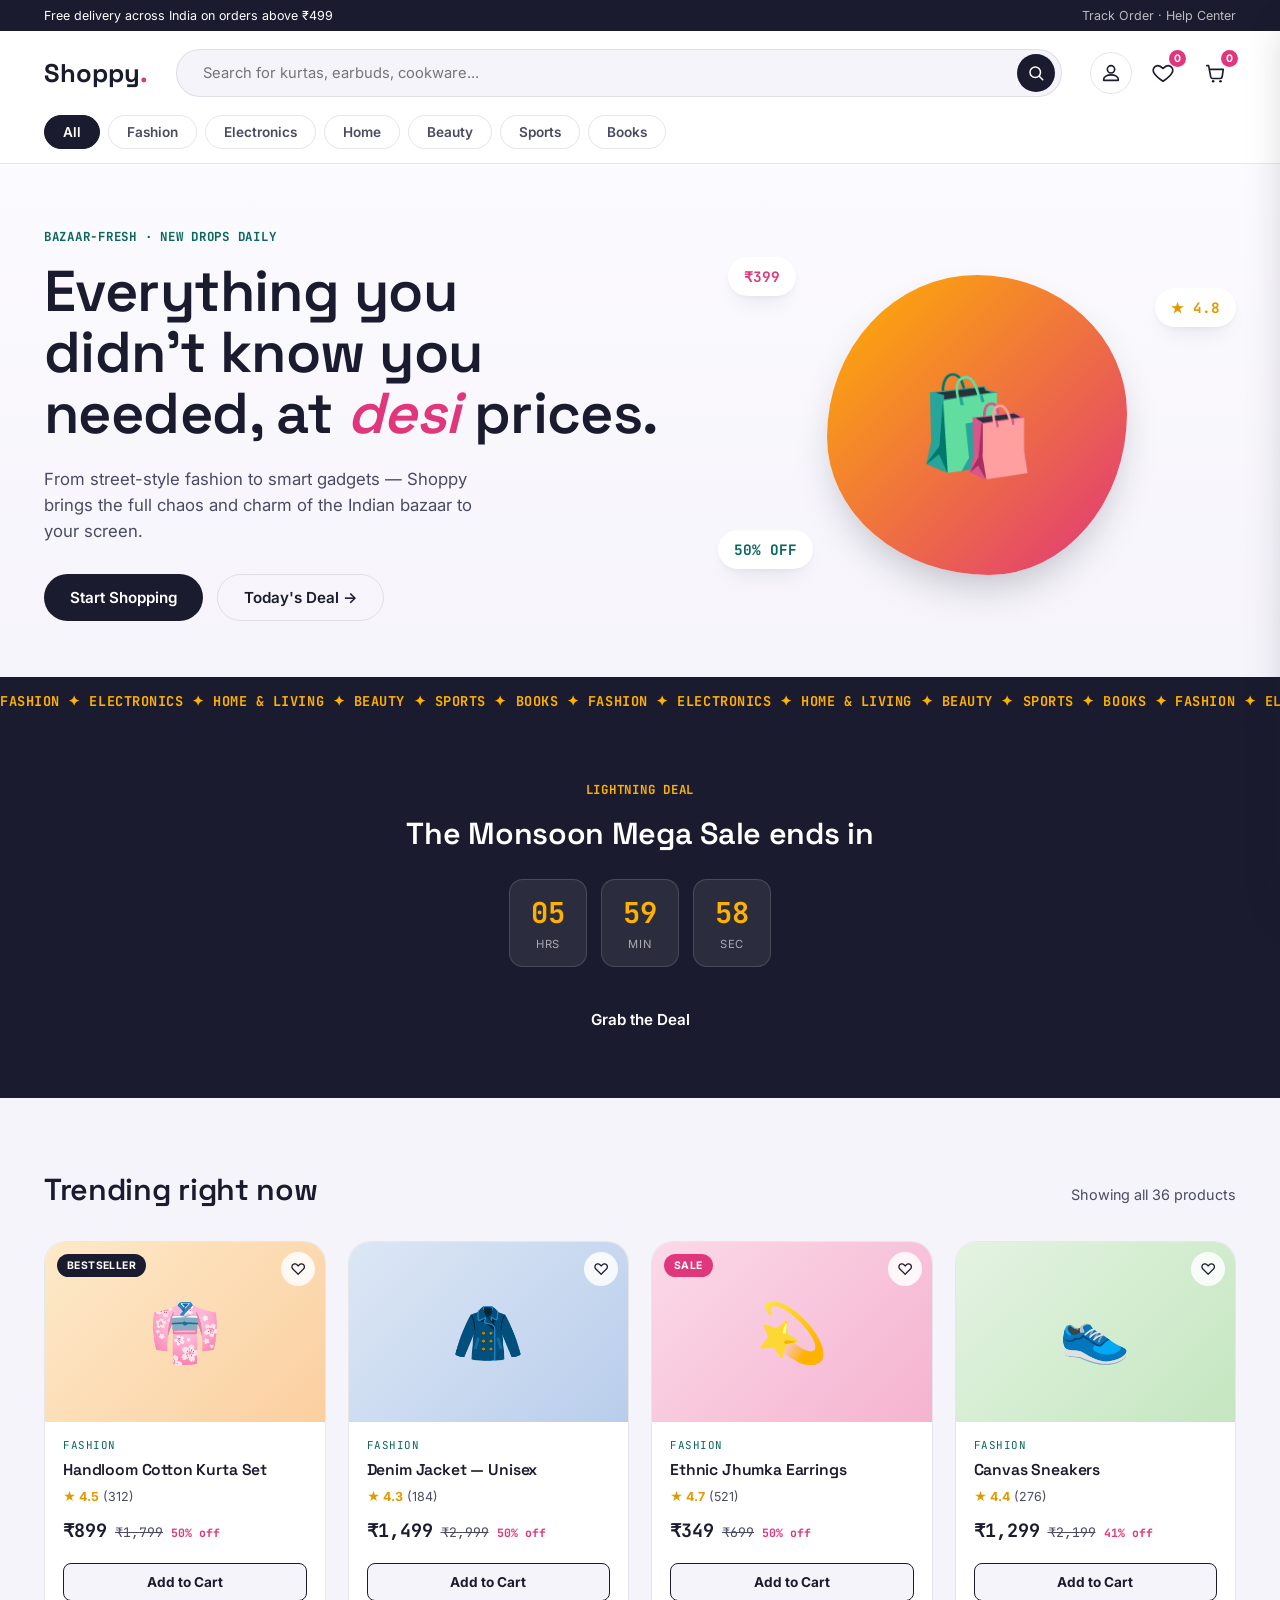
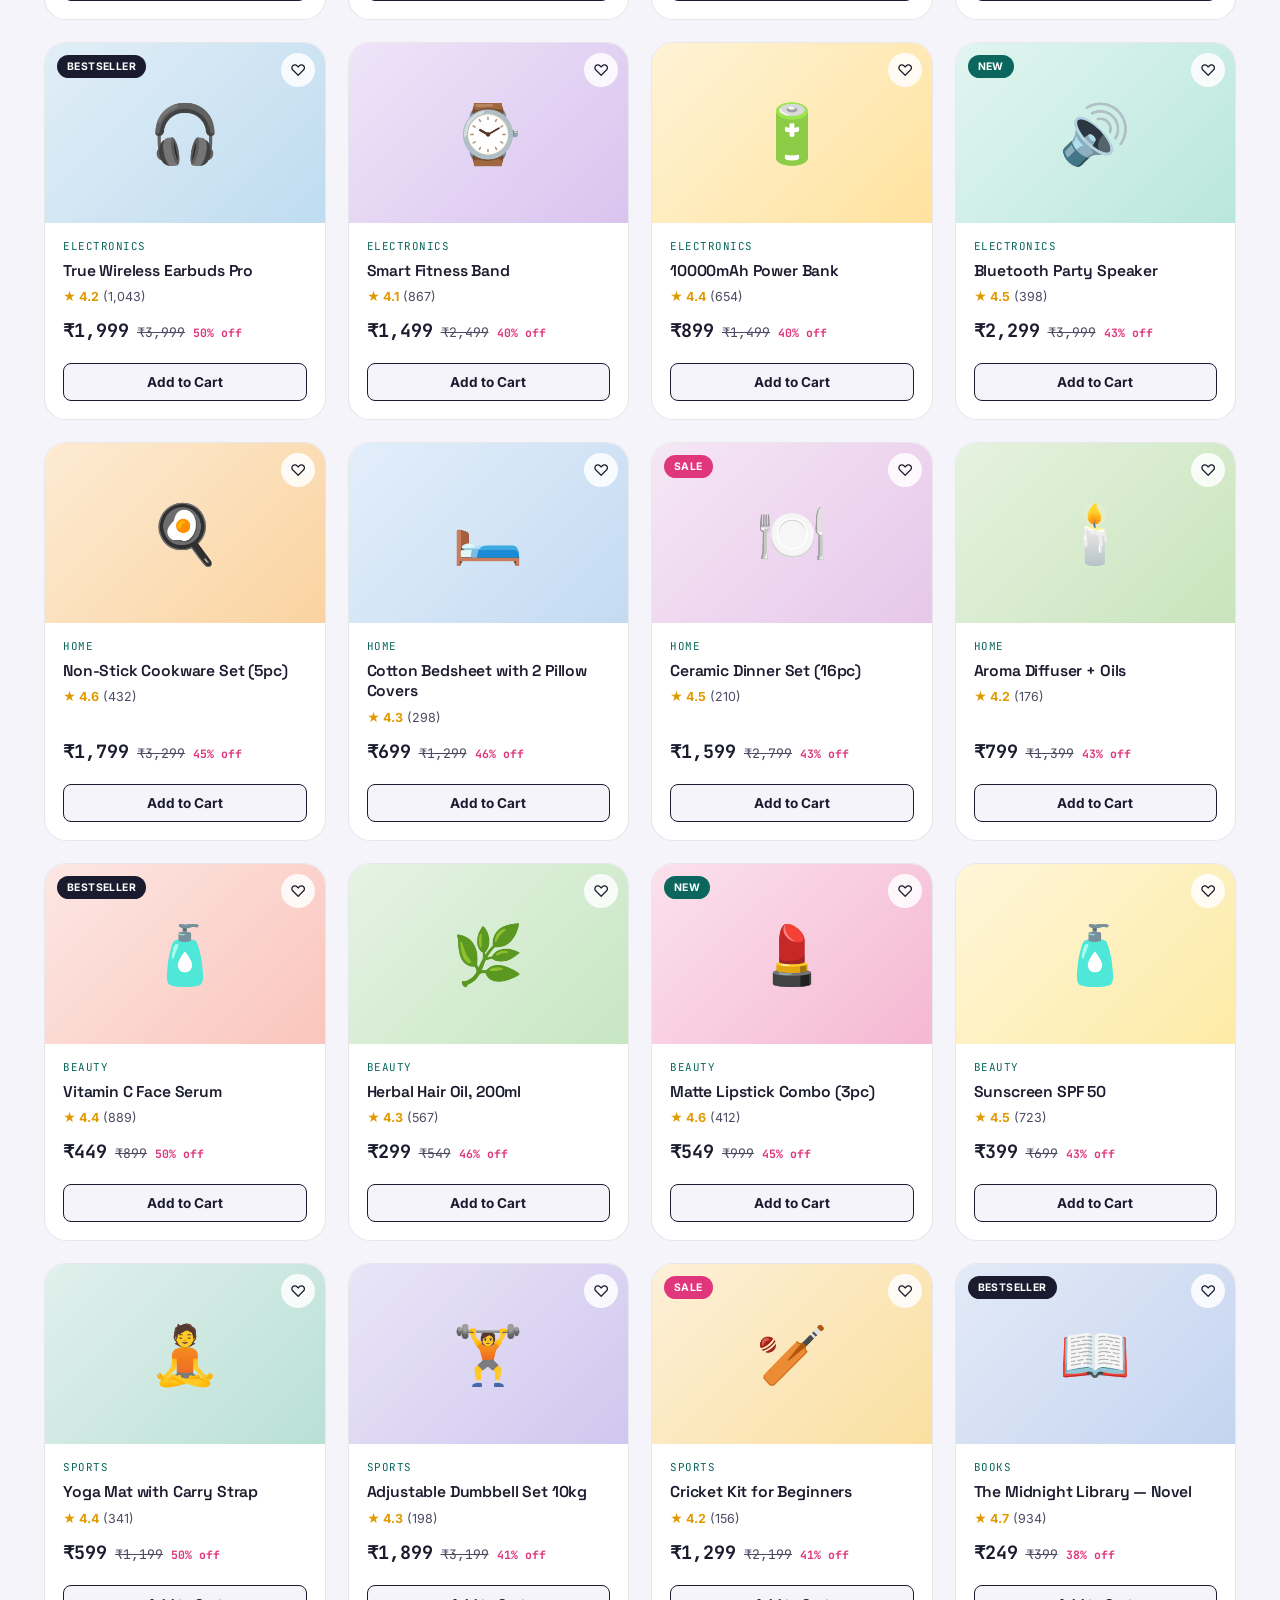
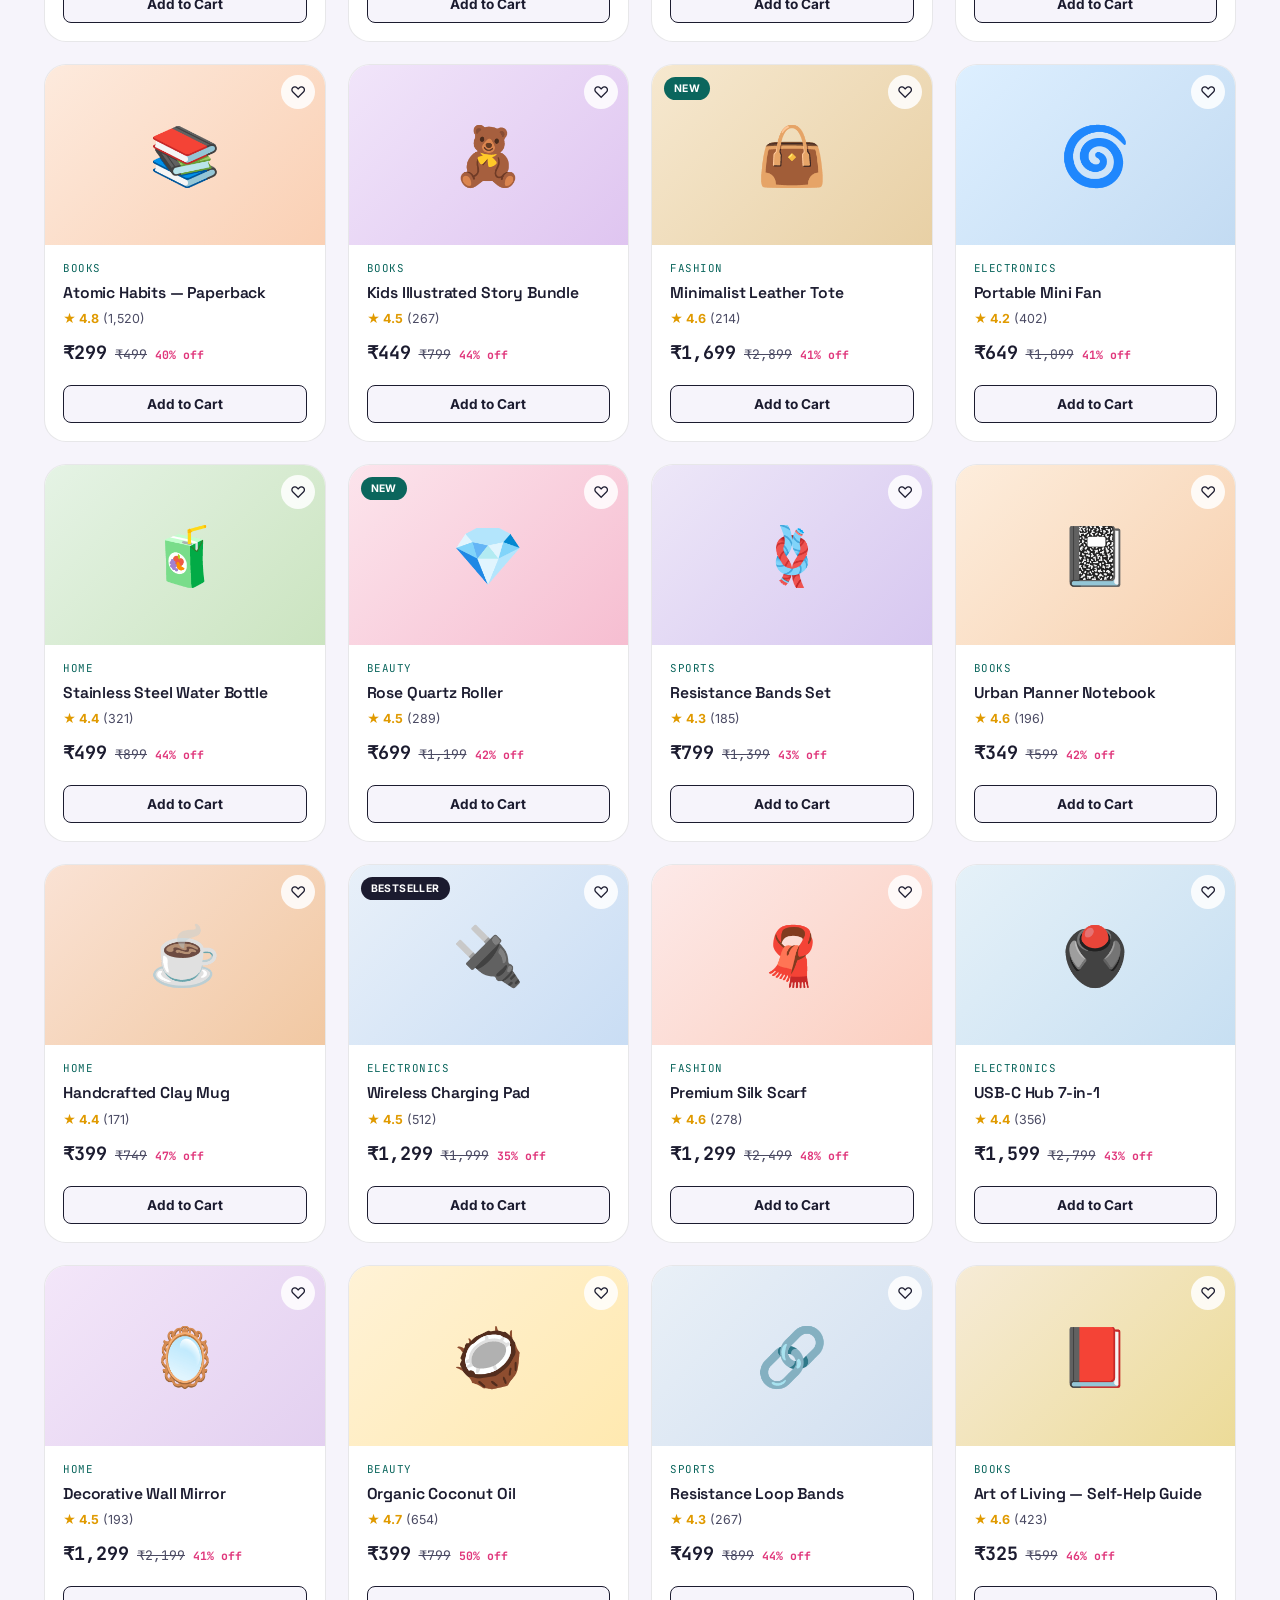
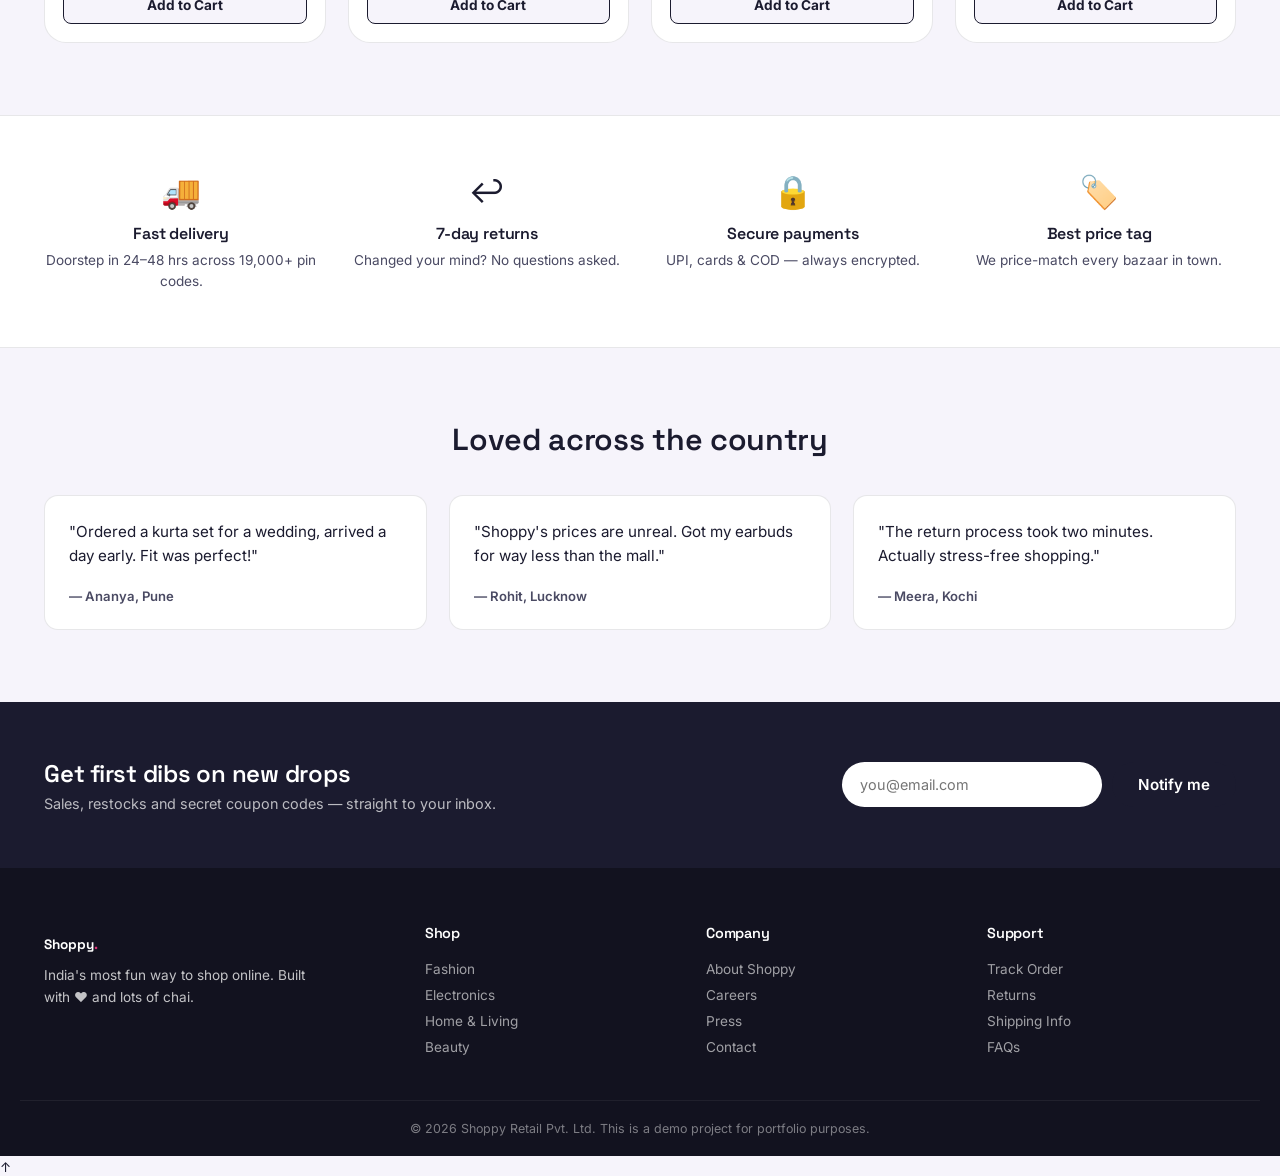
==== commit 8921c137: "scroll button" ====
--- a/index.html
+++ b/index.html
@@ -210,7 +210,18 @@
   <div class="cart-footer">
     <div class="cart-row"><span>Subtotal</span><span id="cartSubtotal">₹0</span></div>
     <div class="cart-row"><span>Delivery</span><span id="cartDelivery">₹0</span></div>
+    <div class="cart-row cart-discount" id="cartDiscountRow" hidden><span id="cartDiscountLabel">Coupon</span><span id="cartDiscount">₹0</span></div>
     <div class="cart-row cart-total"><span>Total</span><span id="cartTotal">₹0</span></div>
+
+    <div class="coupon-panel">
+      <h4>Coupon</h4>
+      <div class="coupon-row">
+        <input id="couponInput" type="text" placeholder="Enter coupon code" autocomplete="off">
+        <button class="btn btn-ghost btn-sm" id="applyCouponBtn" type="button">Apply</button>
+      </div>
+      <p class="coupon-hint" id="couponHint">Admin-generated coupons are available here.</p>
+      <button class="coupon-remove" id="removeCouponBtn" type="button" hidden>Remove coupon</button>
+    </div>
 
     <form class="checkout-panel" id="checkoutForm">
       <h4>Delivery & Payment</h4>
@@ -255,6 +266,8 @@
   </div>
 </aside>
 
+<button class="back-to-top" id="backToTop" type="button" aria-label="Back to top">↑</button>
+
 <div class="toast" id="toast"></div>
 
 <script src="script.js"></script>
--- a/styles.css
+++ b/styles.css
@@ -621,8 +621,19 @@
   transform:translateX(100%);
   transition:transform 0.3s ease;
   box-shadow:var(--shadow-pop);
+  overscroll-behavior:block;
 }
 .cart-drawer.open{ transform:translateX(0); }
+
+.cart-items{
+  flex:1;
+  overflow-y:auto;
+  padding:14px 22px;
+  display:flex;
+  flex-direction:column;
+  gap:16px;
+  overscroll-behavior:contain;
+}
 
 .cart-header{
   display:flex;
@@ -694,6 +705,48 @@
   color:var(--ink);
   font-family:var(--font-mono);
   margin-bottom:16px;
+}
+
+.coupon-panel{
+  border:1px solid var(--line);
+  border-radius:16px;
+  padding:16px;
+  margin-bottom:18px;
+  background:#fff;
+}
+.coupon-panel h4{
+  margin-bottom:10px;
+  font-size:0.95rem;
+}
+.coupon-row{
+  display:flex;
+  align-items:center;
+  gap:10px;
+  margin-bottom:10px;
+}
+.coupon-row input{
+  flex:1;
+  border:1px solid var(--line);
+  border-radius:10px;
+  padding:10px 12px;
+  font-size:0.92rem;
+}
+.btn-sm{
+  padding:10px 16px;
+  border-radius:12px;
+  font-size:0.85rem;
+}
+.coupon-hint{
+  font-size:0.82rem;
+  color:var(--ink-soft);
+  margin-bottom:12px;
+}
+.coupon-remove{
+  background:transparent;
+  color:var(--rani);
+  font-weight:700;
+  font-size:0.9rem;
+  padding:10px 0;
 }
 
 /* ============================================
@@ -808,17 +861,27 @@
   .hero-inner{ grid-template-columns:1fr; padding-top:40px; }
   .hero-visual{ height:280px; order:-1; }
   .header-top-right{ display:none; }
+  .header-top-inner{ flex-direction:column; align-items:flex-start; gap:4px; }
 }
 
 @media (max-width:640px){
+  .wrap{ padding:0 16px; }
+  .header-main{ padding:16px; gap:14px; }
+  .header-actions{ justify-content:flex-end; flex-wrap:wrap; }
   .product-grid{ grid-template-columns:repeat(2, 1fr); gap:14px; }
   .newsletter-inner{ flex-direction:column; align-items:flex-start; }
   #newsletterForm{ width:100%; }
   #newsletterForm input{ flex:1; min-width:0; }
   .countdown-unit{ min-width:64px; padding:12px 14px; }
+  .coupon-row{ flex-direction:column; }
+  .coupon-row .btn-sm{ width:100%; }
 }
 
 @media (max-width:420px){
   .product-grid{ grid-template-columns:1fr 1fr; }
   .cart-drawer{ width:100vw; }
+  .hero-copy h1{ font-size:2.15rem; }
+  .hero-visual{ height:220px; }
+  .hero-blob{ width:220px; height:220px; font-size:4.4rem; }
+  .tag-float{ font-size:0.78rem; padding:8px 12px; }
 }
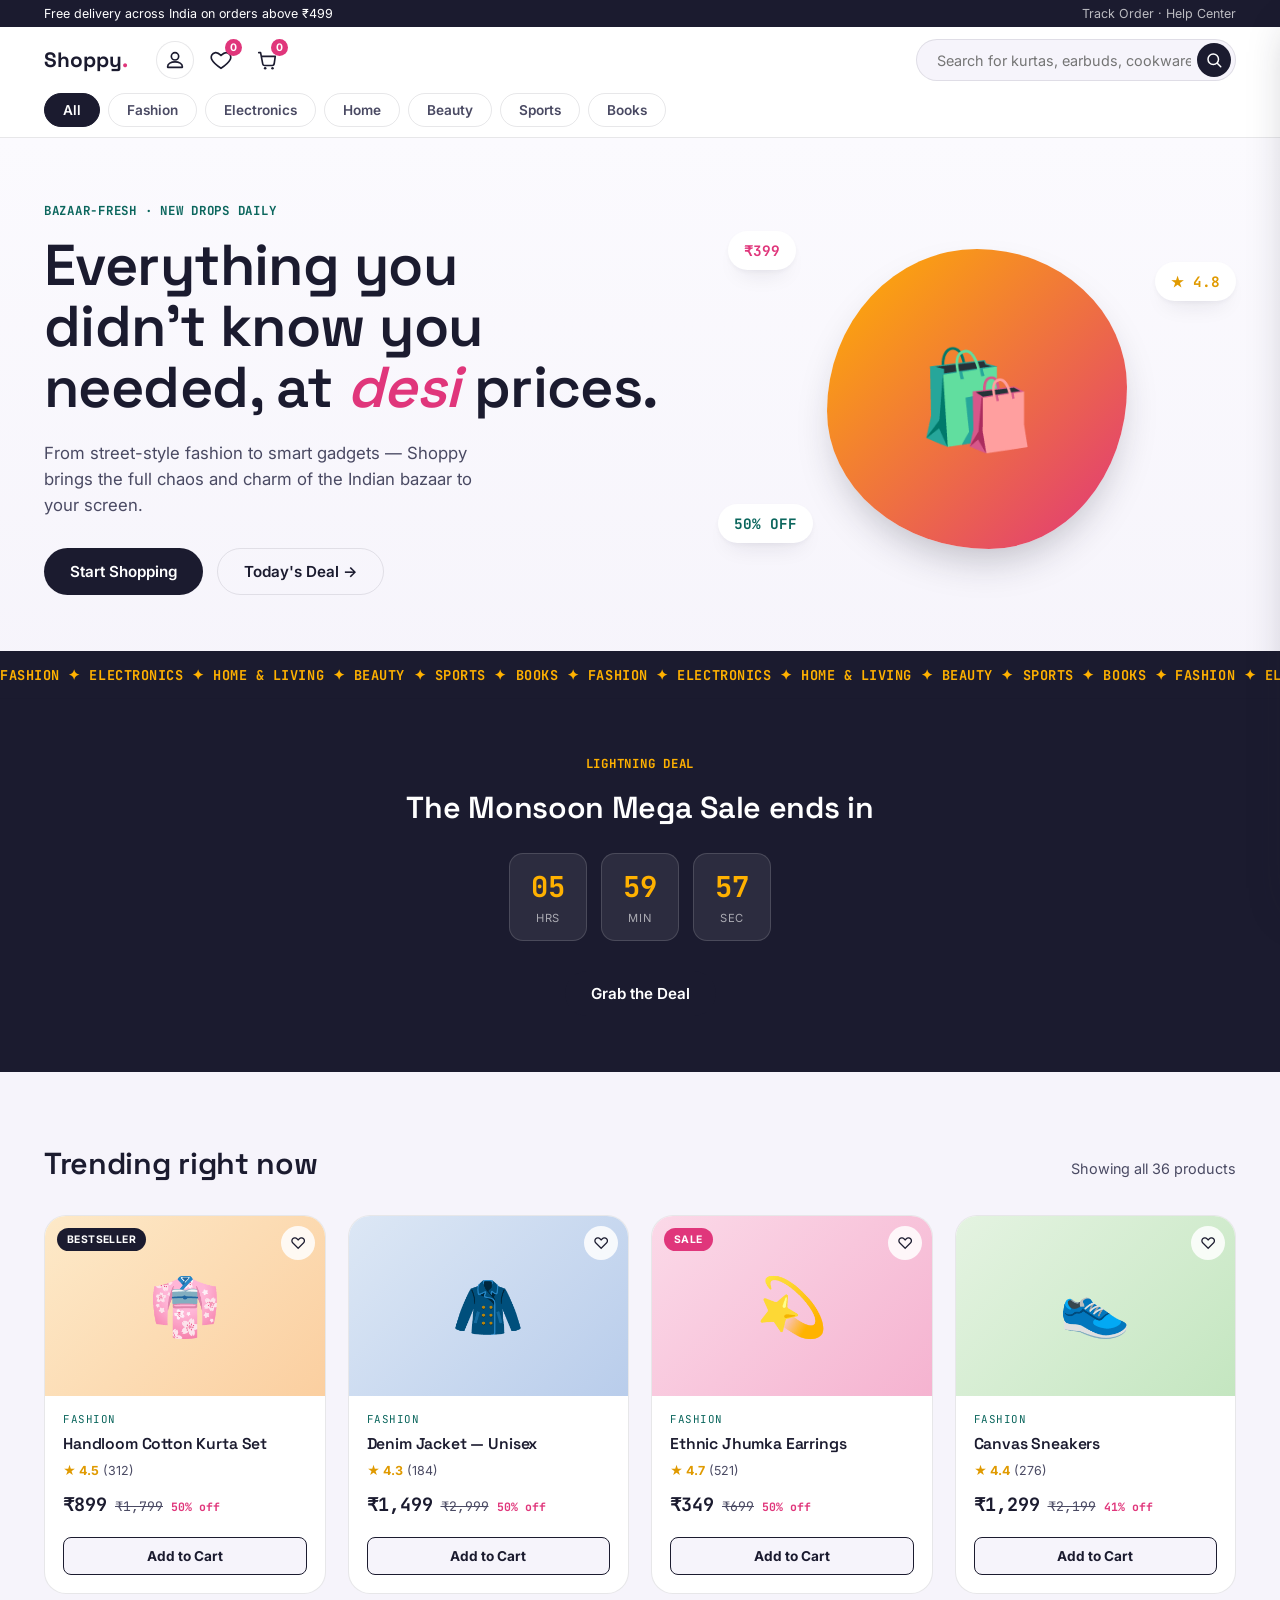
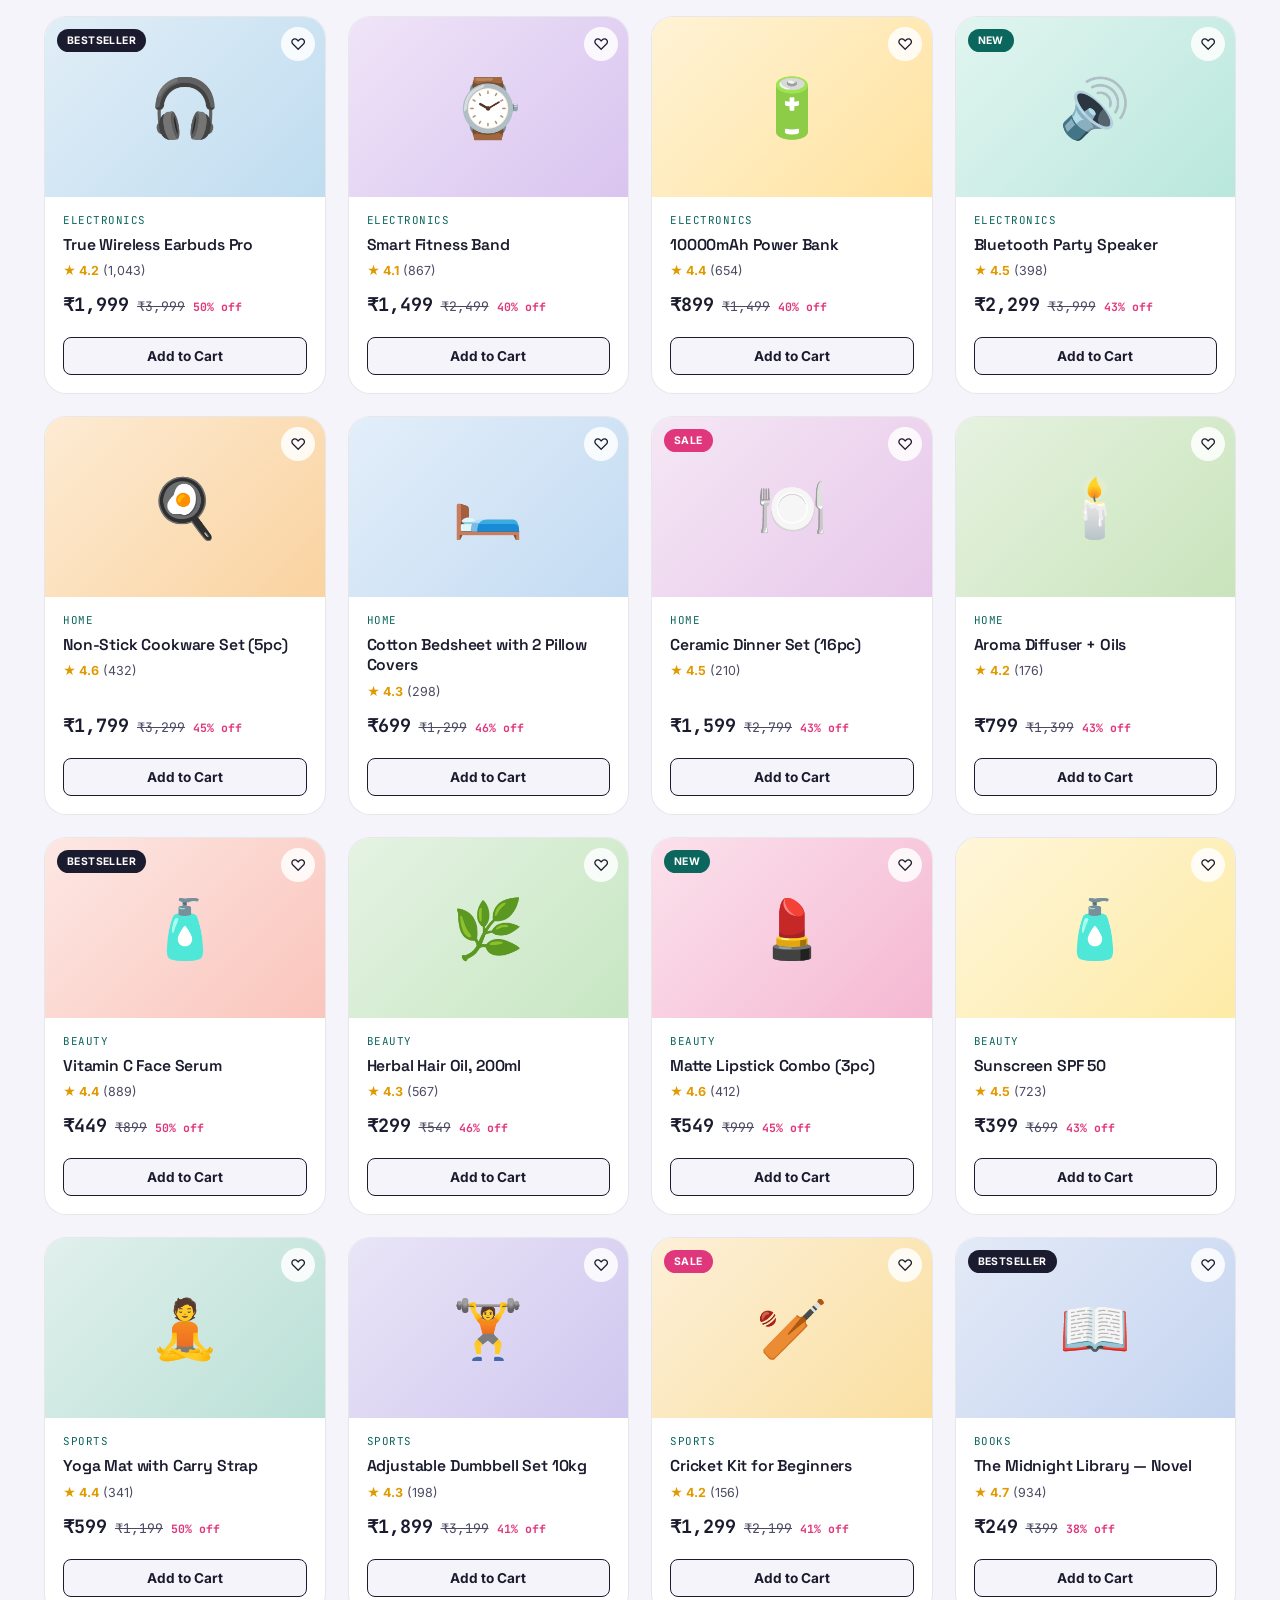
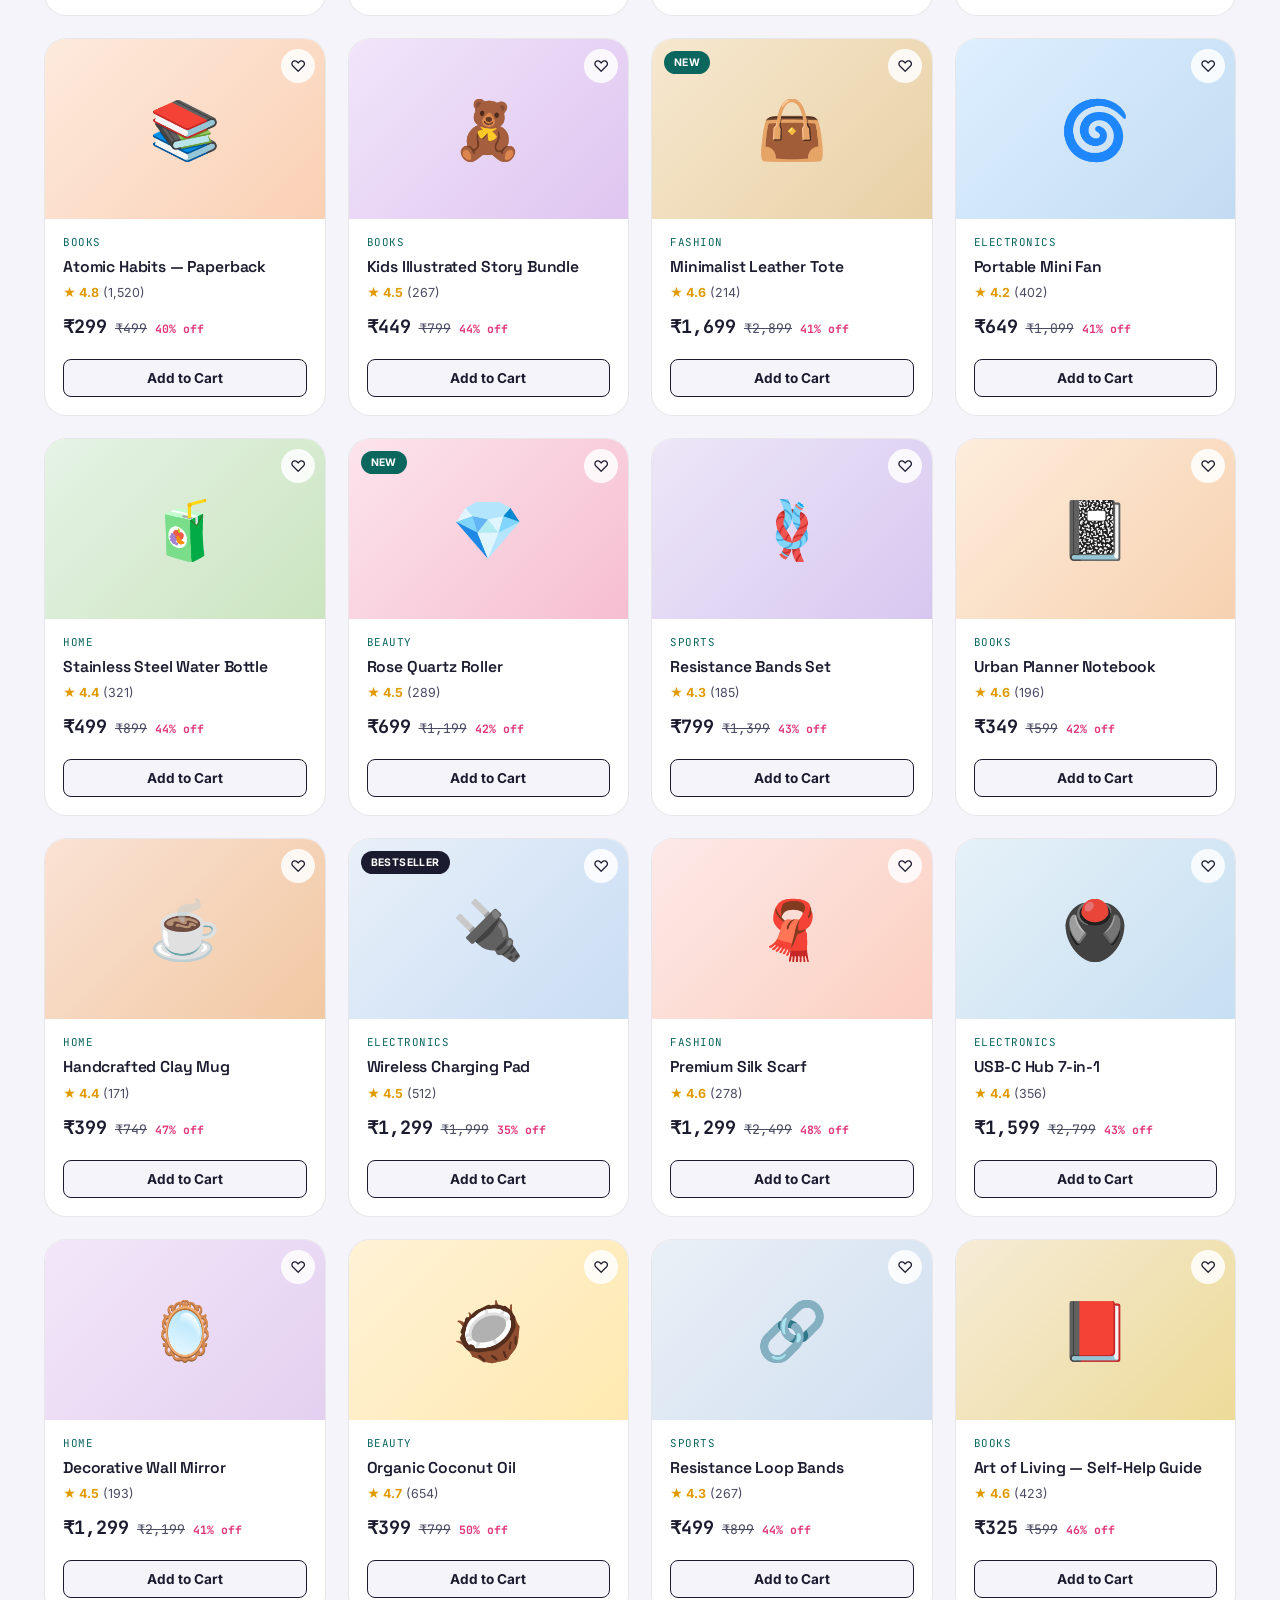
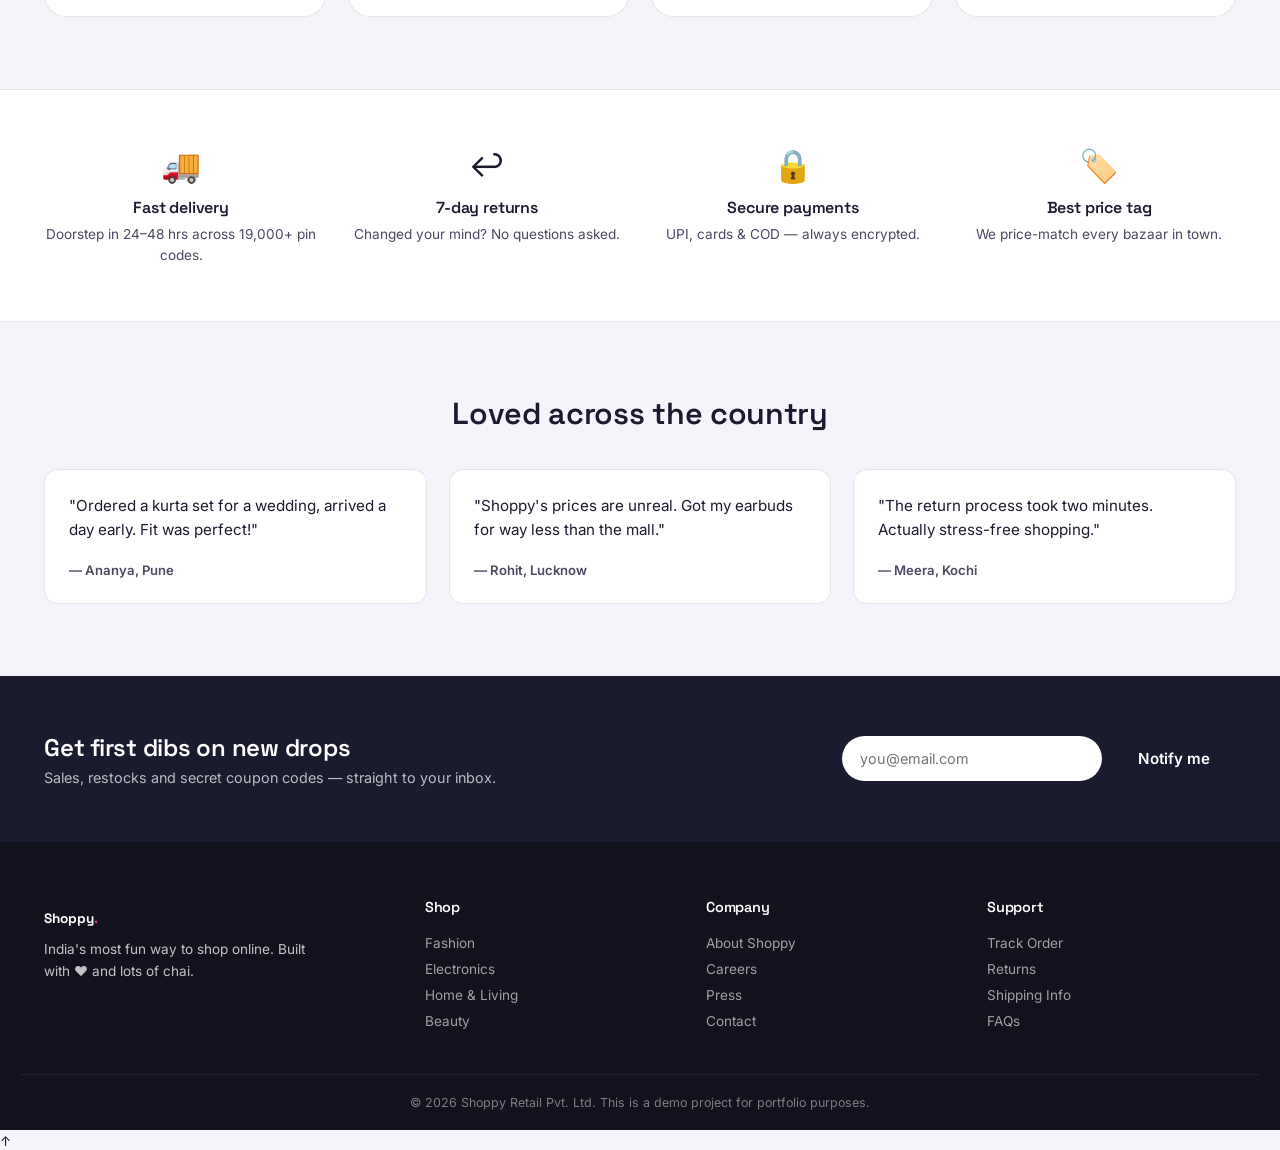
==== commit 6e7a4450: "Seach bar css fix" ====
--- a/index.html
+++ b/index.html
@@ -21,13 +21,6 @@
   <div class="wrap header-main">
     <a href="#" class="logo">Shoppy<span class="logo-dot">.</span></a>
 
-    <div class="search-bar">
-      <input type="text" id="searchInput" placeholder="Search for kurtas, earbuds, cookware...">
-      <button aria-label="Search">
-        <svg width="18" height="18" viewBox="0 0 24 24" fill="none"><circle cx="11" cy="11" r="7" stroke="currentColor" stroke-width="2"/><path d="M21 21l-4.3-4.3" stroke="currentColor" stroke-width="2" stroke-linecap="round"/></svg>
-      </button>
-    </div>
-
     <div class="header-actions">
       <div class="login-menu">
         <button class="icon-btn login-trigger" id="loginTrigger" aria-label="Login">
@@ -45,6 +38,13 @@
       <button class="icon-btn" id="cartBtn" aria-label="Cart">
         <svg width="22" height="22" viewBox="0 0 24 24" fill="none"><path d="M3 4h2l2.4 12.4a2 2 0 002 1.6h8.4a2 2 0 002-1.6L21 8H6" stroke="currentColor" stroke-width="1.8" stroke-linecap="round" stroke-linejoin="round"/><circle cx="10" cy="21" r="1.4" fill="currentColor"/><circle cx="18" cy="21" r="1.4" fill="currentColor"/></svg>
         <span class="badge" id="cartCount">0</span>
+      </button>
+    </div>
+
+    <div class="search-bar">
+      <input type="text" id="searchInput" placeholder="Search for kurtas, earbuds, cookware...">
+      <button aria-label="Search">
+        <svg width="18" height="18" viewBox="0 0 24 24" fill="none"><circle cx="11" cy="11" r="7" stroke="currentColor" stroke-width="2"/><path d="M21 21l-4.3-4.3" stroke="currentColor" stroke-width="2" stroke-linecap="round"/></svg>
       </button>
     </div>
   </div>
--- a/styles.css
+++ b/styles.css
@@ -99,20 +99,19 @@
 .header-top-inner{
   display:flex;
   justify-content:space-between;
-  padding:8px 24px;
+  padding:6px 24px;
 }
 .header-top-right{ opacity:0.7; }
 
 .header-main{
-  display:grid;
-  grid-template-columns:auto 1fr auto;
-  align-items:center;
-  gap:28px;
-  padding:18px 24px;
+  display:flex;
+  align-items:center;
+  gap:16px;
+  padding:12px 24px;
 }
 .logo{
   font-family:var(--font-display);
-  font-size:1.6rem;
+  font-size:1.3rem;
   font-weight:700;
   white-space:nowrap;
 }
@@ -124,7 +123,10 @@
   background:var(--paper);
   border:1.5px solid var(--line);
   border-radius:999px;
-  padding:4px 6px 4px 18px;
+  padding:3px 4px 3px 14px;
+  max-width:320px;
+  width:100%;
+  margin-left:auto;
   transition:border-color 0.15s ease;
 }
 .search-bar:focus-within{ border-color:var(--teal); }
@@ -132,16 +134,16 @@
   flex:1;
   border:none;
   background:transparent;
-  padding:9px 8px;
-  font-size:0.92rem;
+  padding:7px 6px;
+  font-size:0.9rem;
   color:var(--ink);
 }
 .search-bar input:focus{ outline:none; }
 .search-bar button{
   background:var(--ink);
   color:#fff;
-  width:38px;
-  height:38px;
+  width:34px;
+  height:34px;
   border-radius:50%;
   display:flex;
   align-items:center;
@@ -149,7 +151,7 @@
   flex-shrink:0;
 }
 
-.header-actions{ display:flex; gap:10px; align-items:center; }
+.header-actions{ display:flex; gap:8px; align-items:center; margin-left:12px; }
 .login-menu{ position:relative; }
 .login-trigger{ border:1.5px solid var(--line); background:#fff; }
 .login-dropdown{
@@ -178,8 +180,8 @@
 .login-option:hover{ background:var(--paper); }
 .icon-btn{
   position:relative;
-  width:42px;
-  height:42px;
+  width:38px;
+  height:38px;
   border-radius:50%;
   display:flex;
   align-items:center;
@@ -208,7 +210,7 @@
   display:flex;
   gap:8px;
   overflow-x:auto;
-  padding:0 24px 14px;
+  padding:0 24px 10px;
   scrollbar-width:none;
 }
 .category-nav::-webkit-scrollbar{ display:none; }
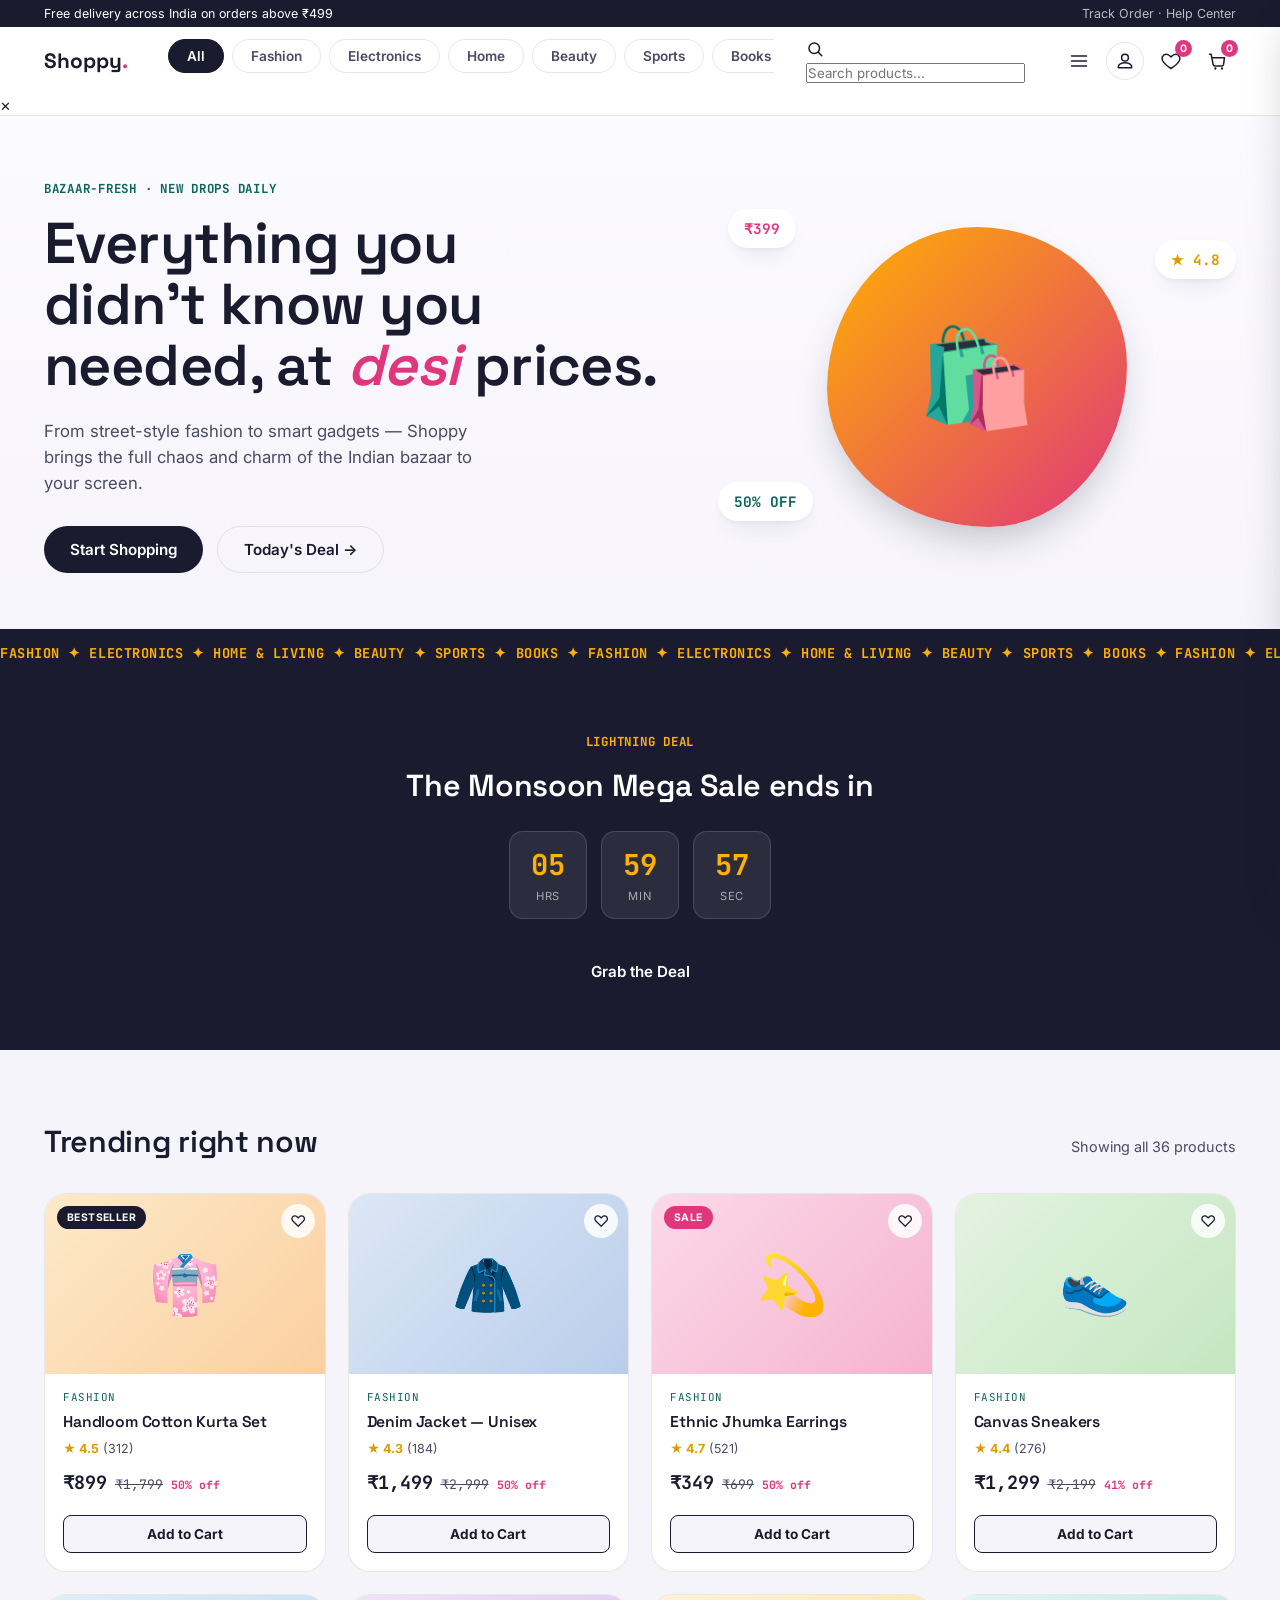
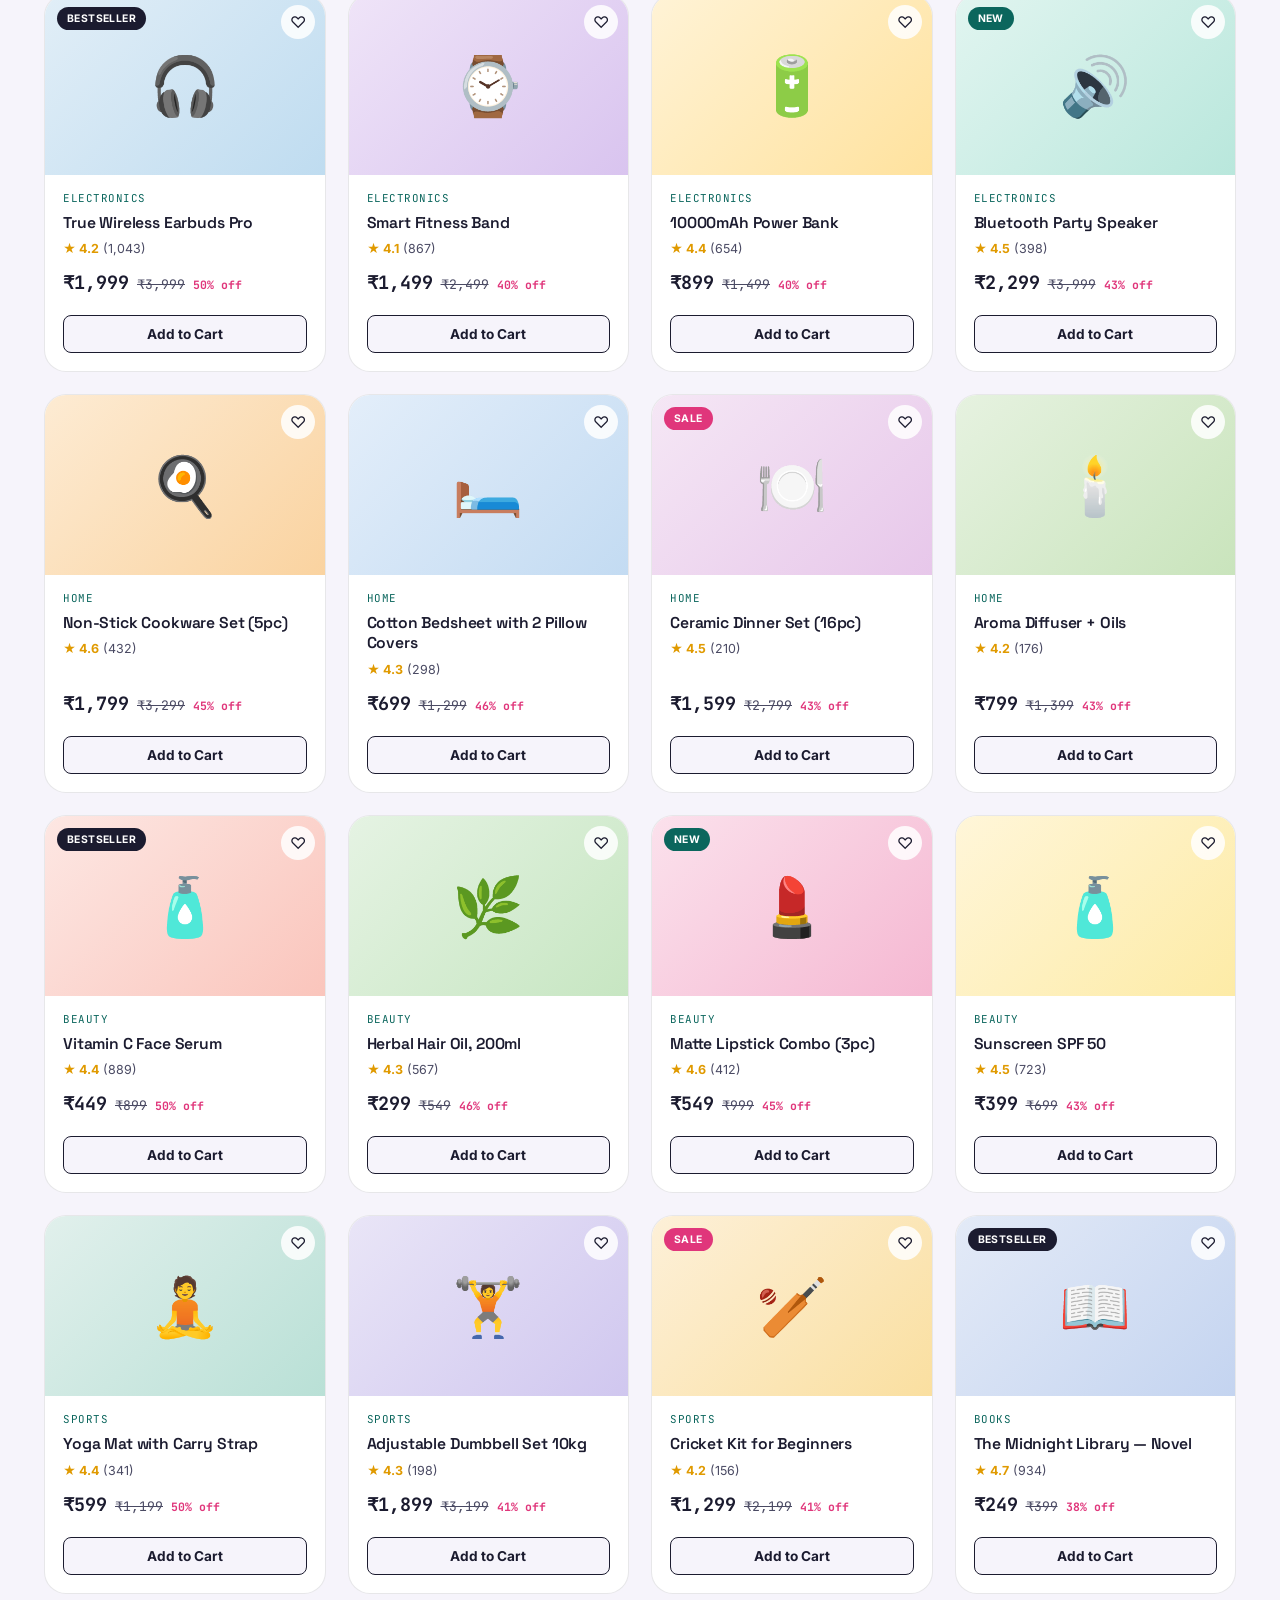
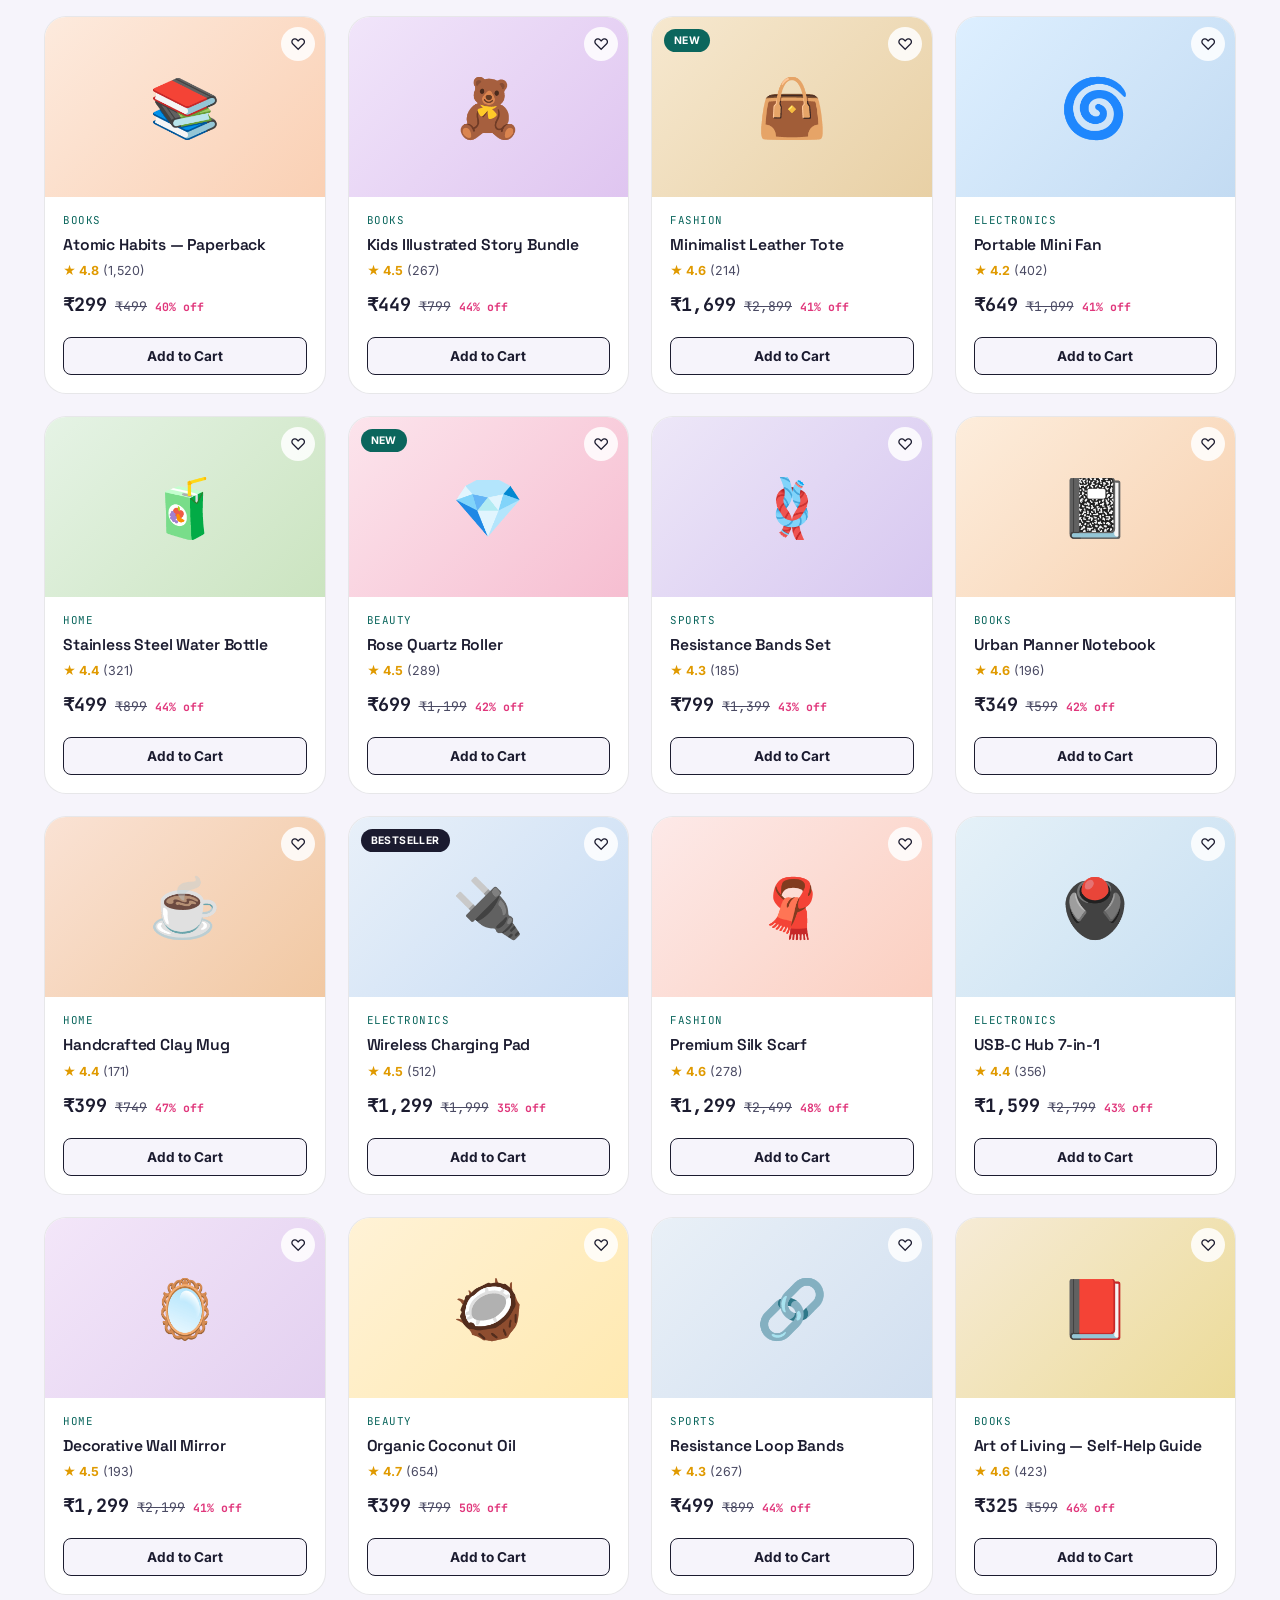
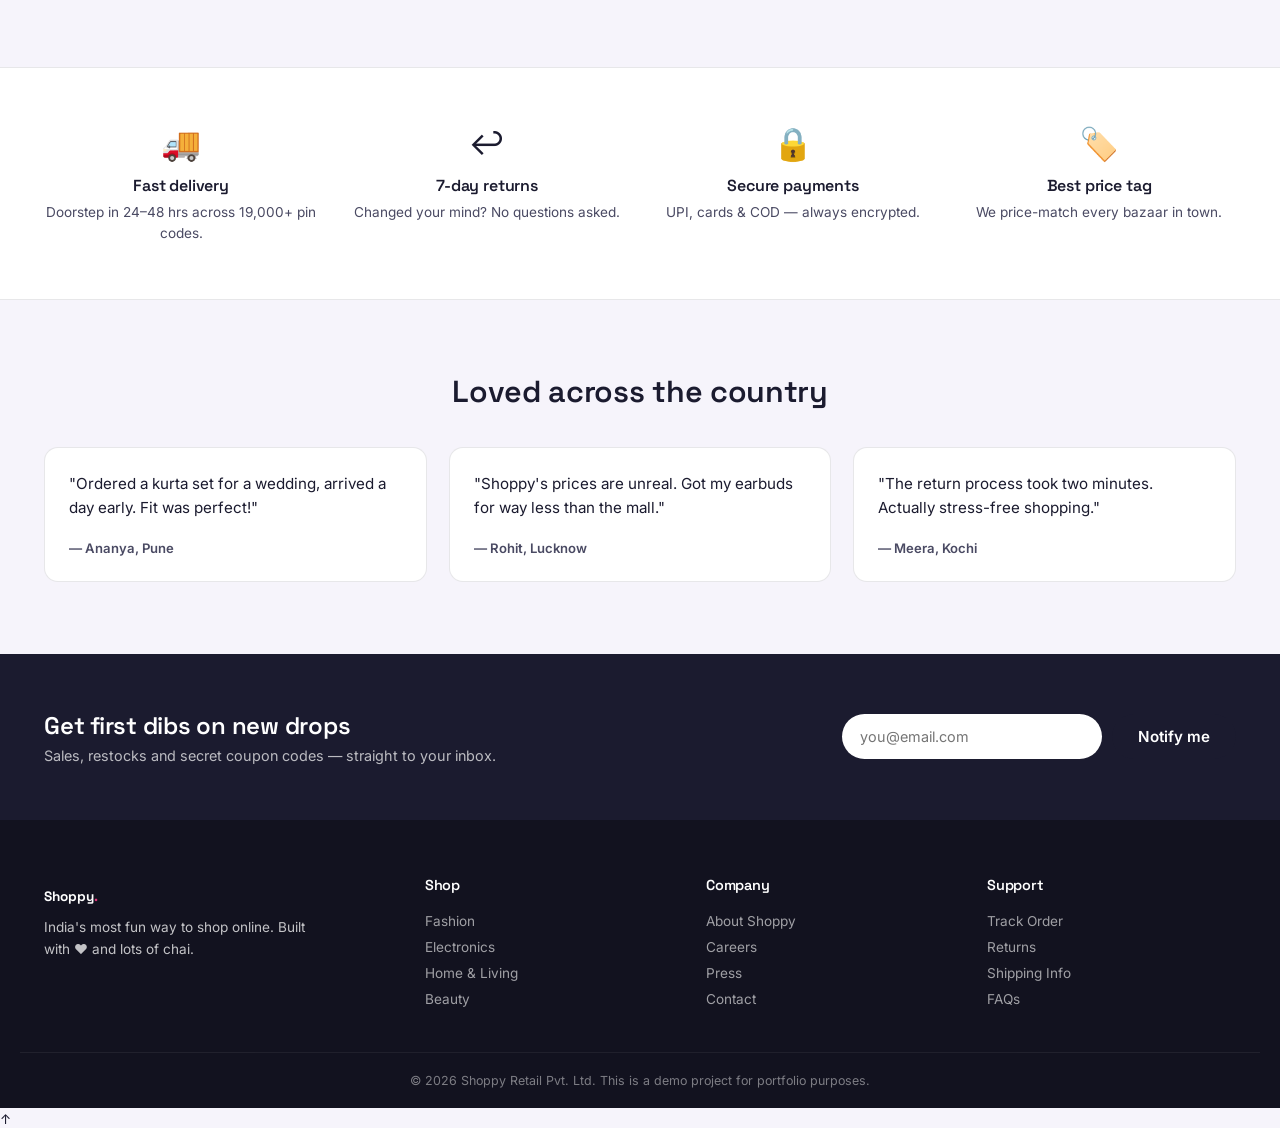
==== commit 86d95817: "Header" ====
--- a/index.html
+++ b/index.html
@@ -21,37 +21,46 @@
   <div class="wrap header-main">
     <a href="#" class="logo">Shoppy<span class="logo-dot">.</span></a>
 
+    <nav class="category-nav" id="categoryNav" aria-label="Main navigation"></nav>
+
+    <div class="spacer"></div>
+
+    <div class="search-compact">
+      <svg width="18" height="18" viewBox="0 0 24 24" fill="none" class="search-icon"><circle cx="11" cy="11" r="7" stroke="currentColor" stroke-width="2"/><path d="M21 21l-4.3-4.3" stroke="currentColor" stroke-width="2" stroke-linecap="round"/></svg>
+      <input type="text" id="searchInput" placeholder="Search products..." aria-label="Search products">
+    </div>
+
     <div class="header-actions">
+      <button class="icon-btn mobile-menu-btn" id="mobileMenuBtn" aria-label="Menu" hidden>
+        <svg width="20" height="20" viewBox="0 0 24 24" fill="none"><path d="M3 12h18M3 6h18M3 18h18" stroke="currentColor" stroke-width="1.8" stroke-linecap="round"/></svg>
+      </button>
+
       <div class="login-menu">
         <button class="icon-btn login-trigger" id="loginTrigger" aria-label="Login">
-          <svg width="22" height="22" viewBox="0 0 24 24" fill="none"><path d="M12 12a4 4 0 100-8 4 4 0 000 8zm0 2c-4.4 0-8 2.2-8 5v1h16v-1c0-2.8-3.6-5-8-5z" stroke="currentColor" stroke-width="1.8" stroke-linecap="round" stroke-linejoin="round"/></svg>
+          <svg width="20" height="20" viewBox="0 0 24 24" fill="none"><path d="M12 12a4 4 0 100-8 4 4 0 000 8zm0 2c-4.4 0-8 2.2-8 5v1h16v-1c0-2.8-3.6-5-8-5z" stroke="currentColor" stroke-width="1.8" stroke-linecap="round" stroke-linejoin="round"/></svg>
         </button>
         <div class="login-dropdown" id="loginDropdown">
           <a href="customer-login.html" class="login-option">Login as Customer</a>
           <a href="admin.html" class="login-option">Login as Admin</a>
         </div>
       </div>
+
       <button class="icon-btn" id="wishlistBtn" aria-label="Wishlist">
-        <svg width="22" height="22" viewBox="0 0 24 24" fill="none"><path d="M12 21s-7.5-4.6-10-9.3C.4 8.2 2 4.5 6 4c2.2-.3 3.9 1 6 3 2.1-2 3.8-3.3 6-3 4 .5 5.6 4.2 4 7.7C19.5 16.4 12 21 12 21z" stroke="currentColor" stroke-width="1.8"/></svg>
+        <svg width="20" height="20" viewBox="0 0 24 24" fill="none"><path d="M12 21s-7.5-4.6-10-9.3C.4 8.2 2 4.5 6 4c2.2-.3 3.9 1 6 3 2.1-2 3.8-3.3 6-3 4 .5 5.6 4.2 4 7.7C19.5 16.4 12 21 12 21z" stroke="currentColor" stroke-width="1.8"/></svg>
         <span class="badge" id="wishlistCount">0</span>
       </button>
       <button class="icon-btn" id="cartBtn" aria-label="Cart">
-        <svg width="22" height="22" viewBox="0 0 24 24" fill="none"><path d="M3 4h2l2.4 12.4a2 2 0 002 1.6h8.4a2 2 0 002-1.6L21 8H6" stroke="currentColor" stroke-width="1.8" stroke-linecap="round" stroke-linejoin="round"/><circle cx="10" cy="21" r="1.4" fill="currentColor"/><circle cx="18" cy="21" r="1.4" fill="currentColor"/></svg>
+        <svg width="20" height="20" viewBox="0 0 24 24" fill="none"><path d="M3 4h2l2.4 12.4a2 2 0 002 1.6h8.4a2 2 0 002-1.6L21 8H6" stroke="currentColor" stroke-width="1.8" stroke-linecap="round" stroke-linejoin="round"/><circle cx="10" cy="21" r="1.4" fill="currentColor"/><circle cx="18" cy="21" r="1.4" fill="currentColor"/></svg>
         <span class="badge" id="cartCount">0</span>
       </button>
     </div>
-
-    <div class="search-bar">
-      <input type="text" id="searchInput" placeholder="Search for kurtas, earbuds, cookware...">
-      <button aria-label="Search">
-        <svg width="18" height="18" viewBox="0 0 24 24" fill="none"><circle cx="11" cy="11" r="7" stroke="currentColor" stroke-width="2"/><path d="M21 21l-4.3-4.3" stroke="currentColor" stroke-width="2" stroke-linecap="round"/></svg>
-      </button>
-    </div>
-  </div>
-
-  <nav class="wrap category-nav" id="categoryNav">
-    <!-- filled by JS -->
-  </nav>
+  </div>
+
+  <!-- Mobile navigation drawer (injected by JS) -->
+  <div id="mobileNav" class="mobile-nav" aria-hidden="true">
+    <button class="mobile-close" id="mobileNavClose" aria-label="Close menu">✕</button>
+    <div class="mobile-nav-inner" id="mobileNavInner"></div>
+  </div>
 </header>
 
 <!-- ============ HERO ============ -->
--- a/styles.css
+++ b/styles.css
@@ -108,12 +108,14 @@
   align-items:center;
   gap:16px;
   padding:12px 24px;
+  flex-wrap:nowrap;
 }
 .logo{
   font-family:var(--font-display);
   font-size:1.3rem;
   font-weight:700;
   white-space:nowrap;
+  flex:0 0 auto;
 }
 .logo-dot{ color:var(--rani); }
 
@@ -124,10 +126,11 @@
   border:1.5px solid var(--line);
   border-radius:999px;
   padding:3px 4px 3px 14px;
-  max-width:320px;
+  max-width:420px;
   width:100%;
   margin-left:auto;
   transition:border-color 0.15s ease;
+  min-width:220px;
 }
 .search-bar:focus-within{ border-color:var(--teal); }
 .search-bar input{
@@ -151,7 +154,7 @@
   flex-shrink:0;
 }
 
-.header-actions{ display:flex; gap:8px; align-items:center; margin-left:12px; }
+.header-actions{ display:flex; gap:8px; align-items:center; margin-left:12px; flex:0 0 auto; }
 .login-menu{ position:relative; }
 .login-trigger{ border:1.5px solid var(--line); background:#fff; }
 .login-dropdown{
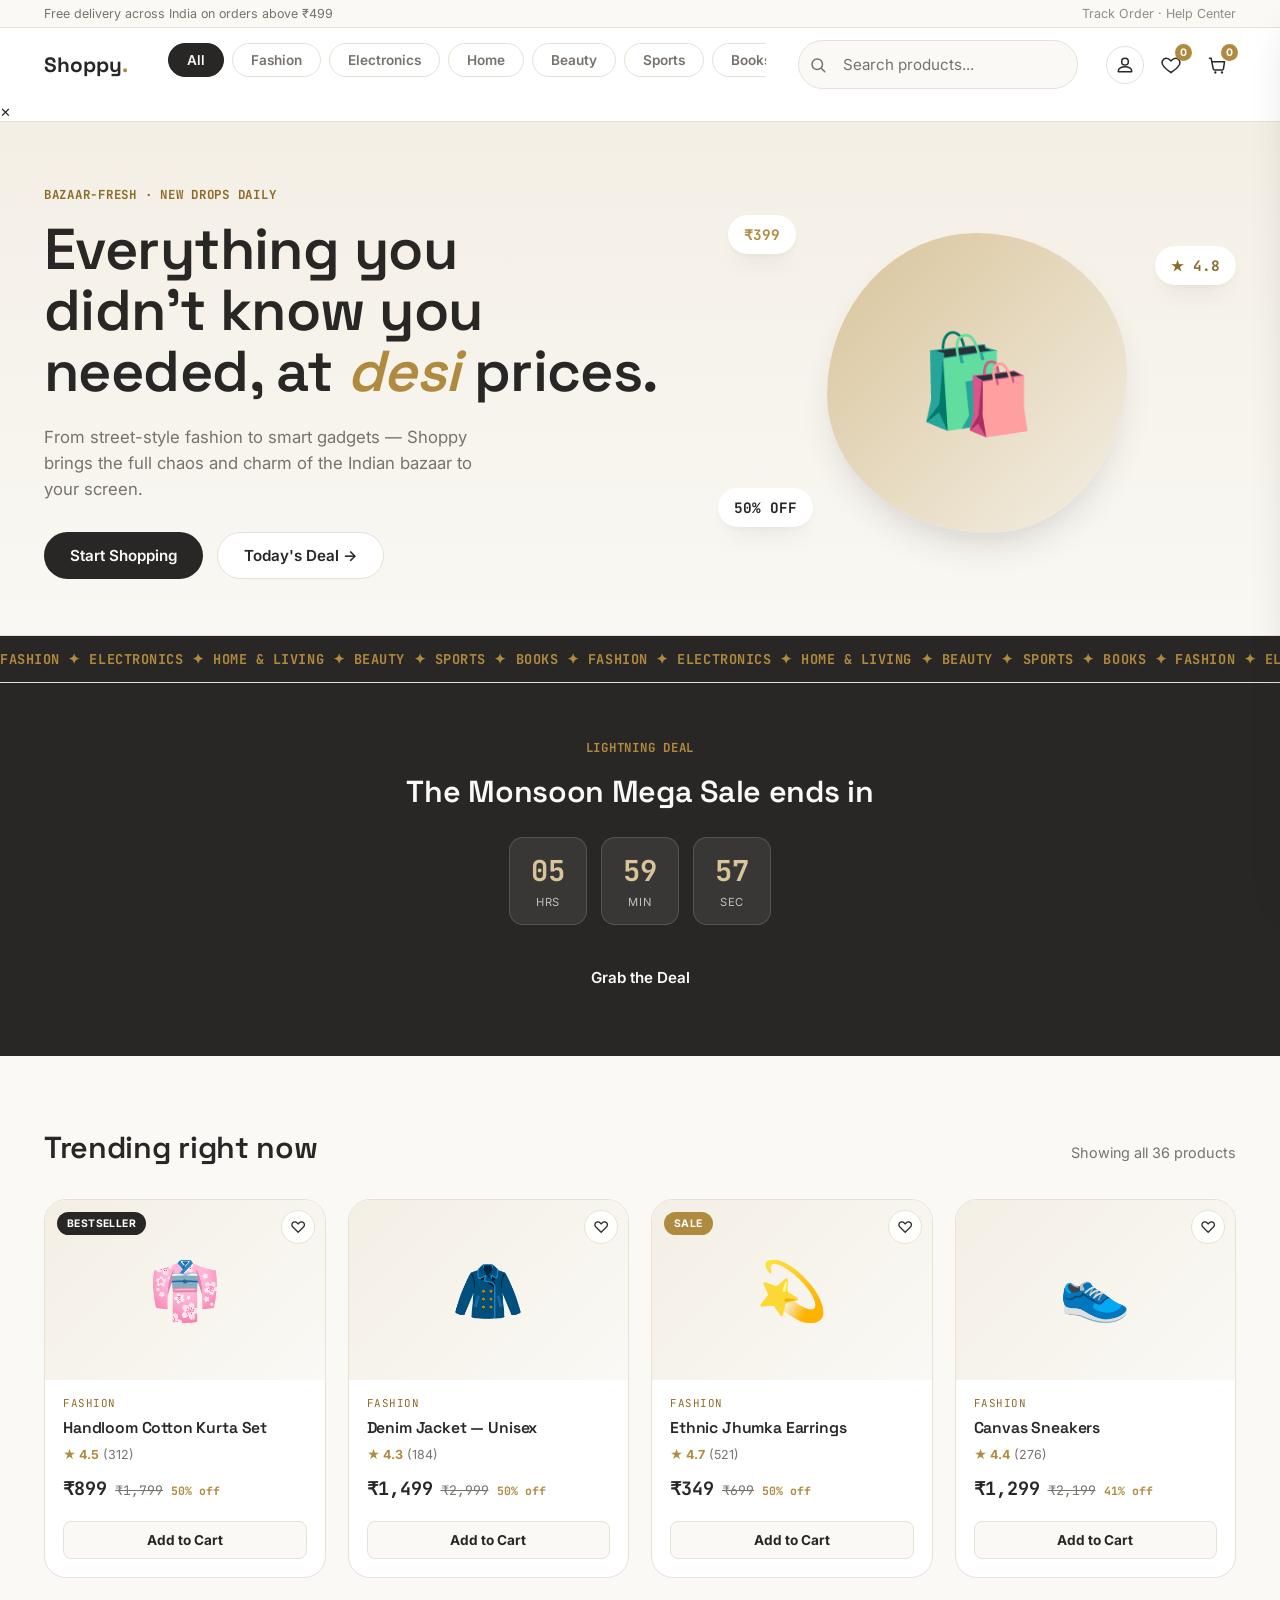
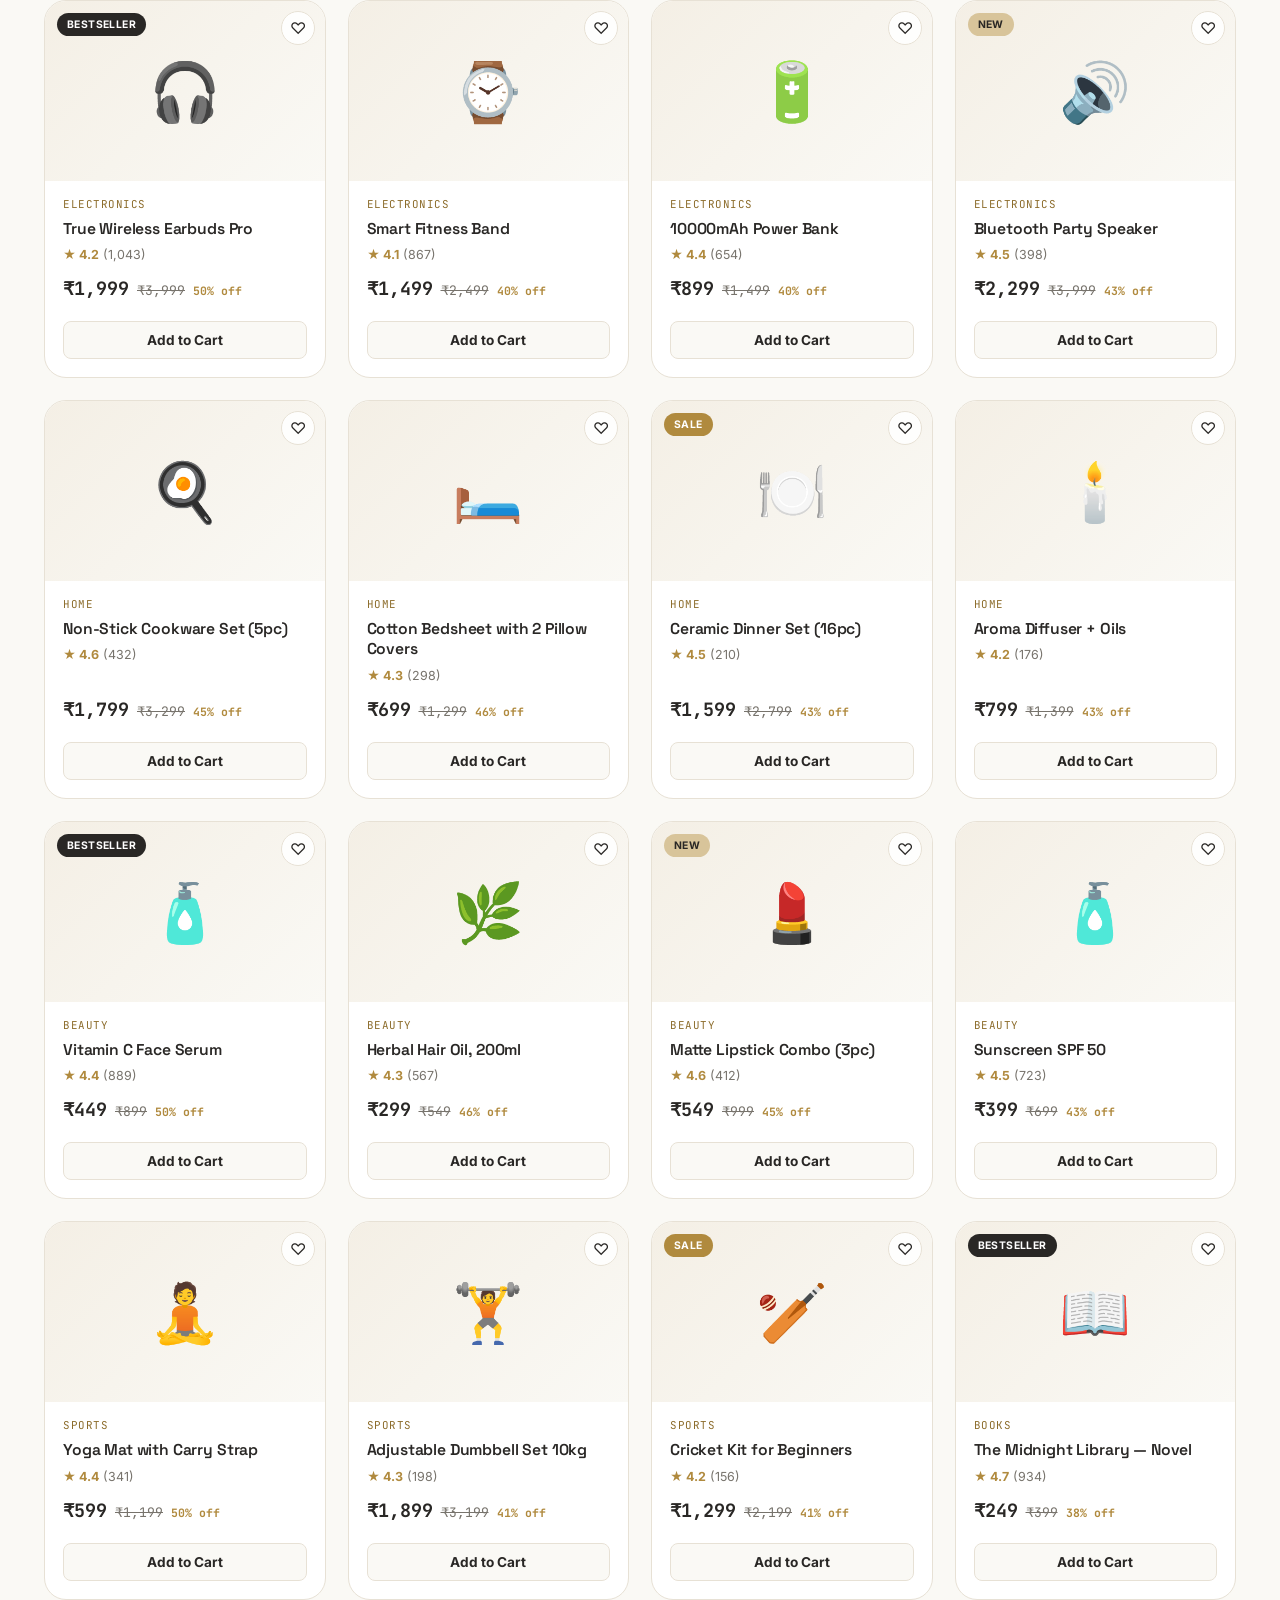
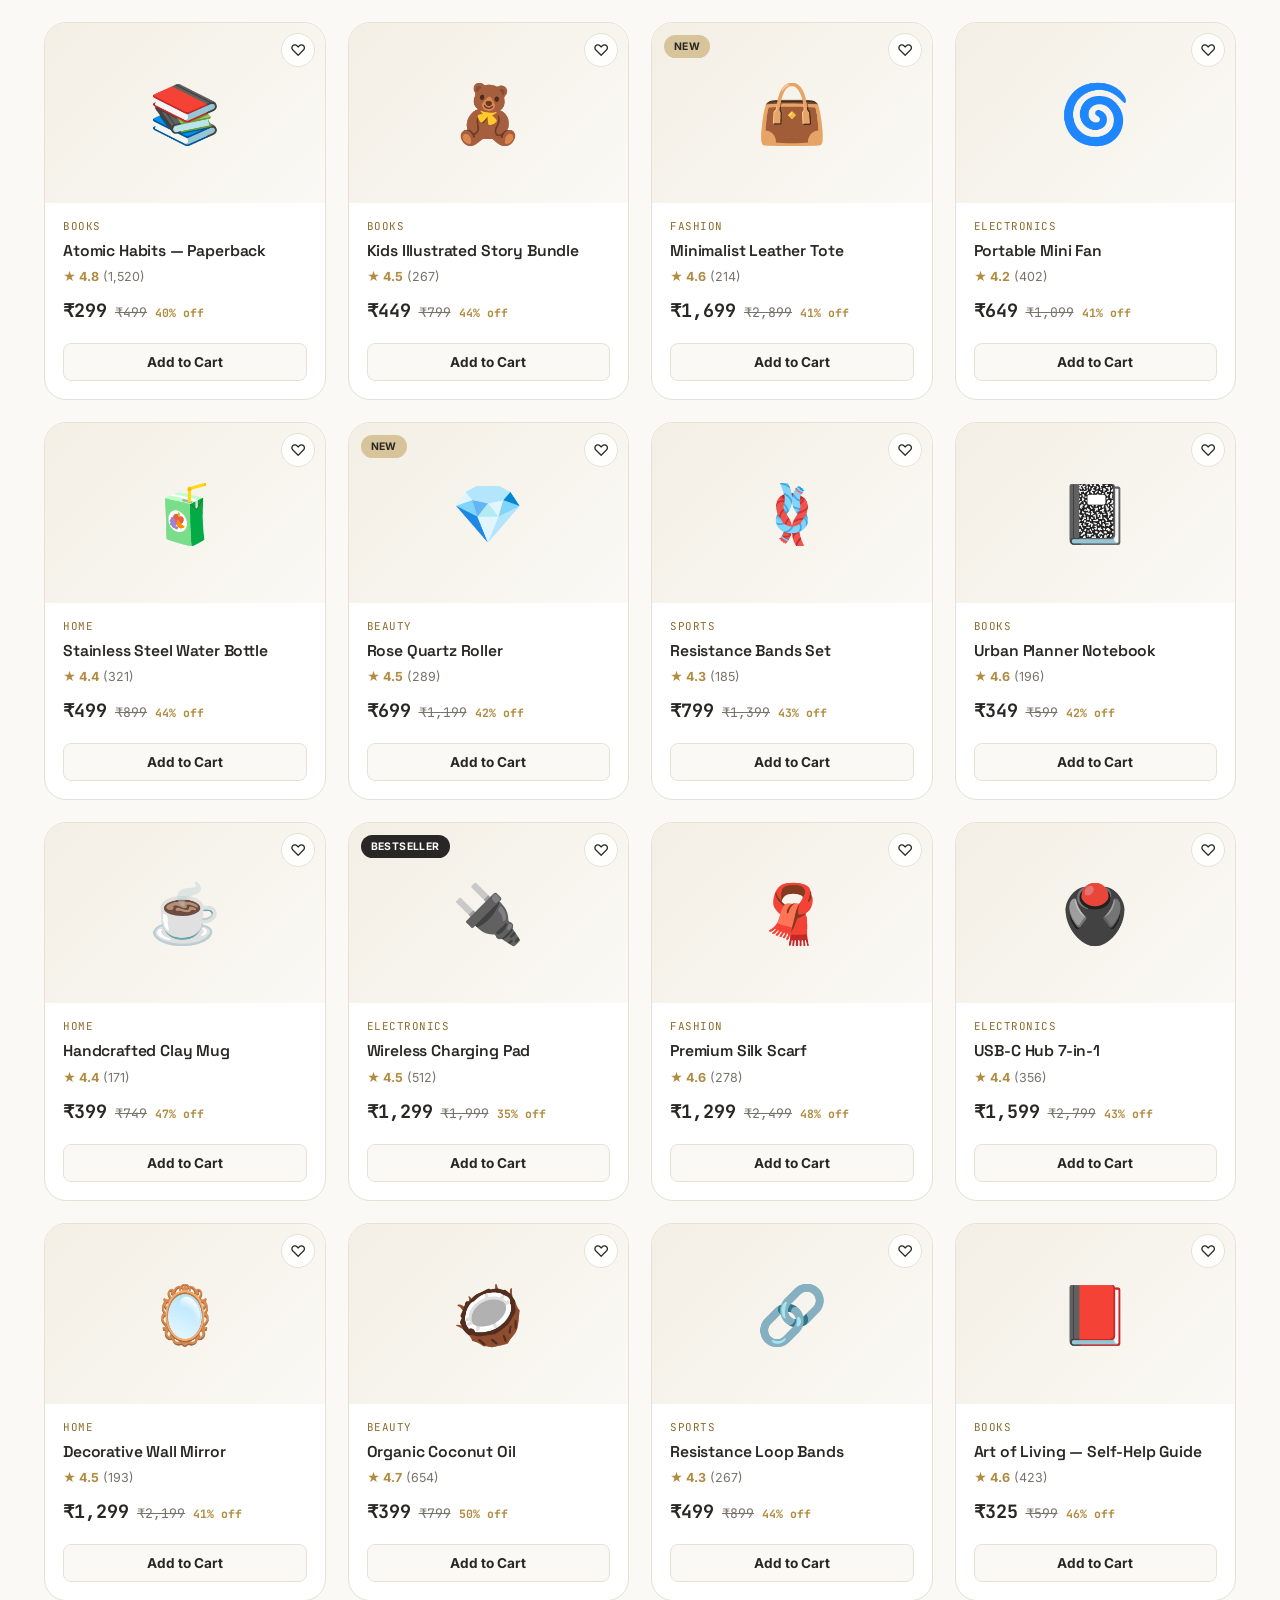
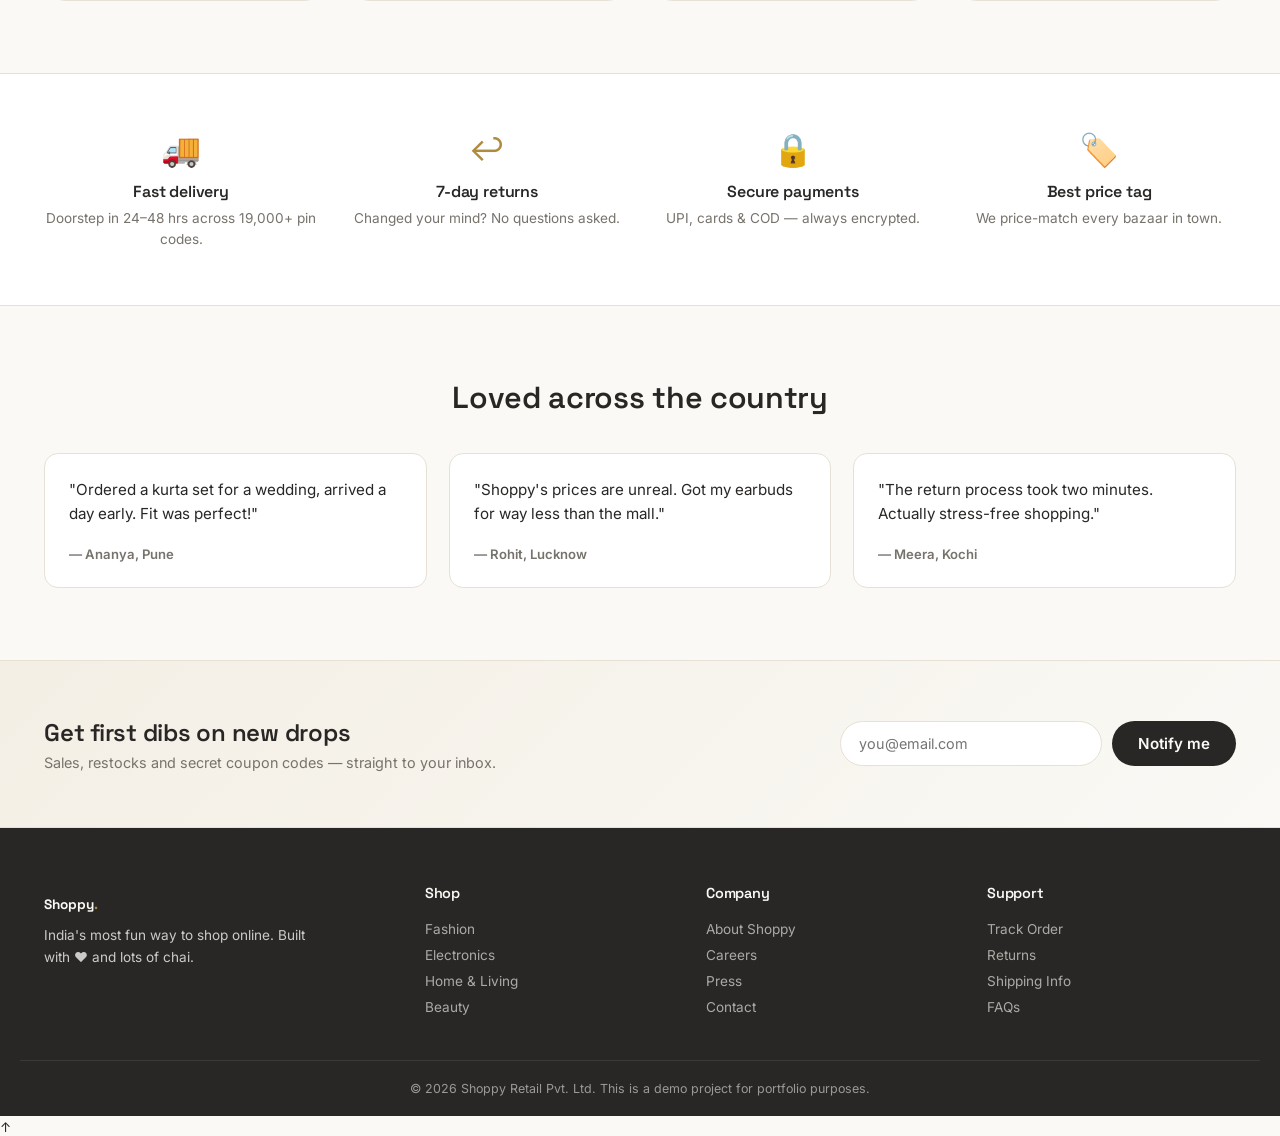
==== commit a0556bbd: "UI/UX update" ====
--- a/index.html
+++ b/index.html
@@ -31,10 +31,6 @@
     </div>
 
     <div class="header-actions">
-      <button class="icon-btn mobile-menu-btn" id="mobileMenuBtn" aria-label="Menu" hidden>
-        <svg width="20" height="20" viewBox="0 0 24 24" fill="none"><path d="M3 12h18M3 6h18M3 18h18" stroke="currentColor" stroke-width="1.8" stroke-linecap="round"/></svg>
-      </button>
-
       <div class="login-menu">
         <button class="icon-btn login-trigger" id="loginTrigger" aria-label="Login">
           <svg width="20" height="20" viewBox="0 0 24 24" fill="none"><path d="M12 12a4 4 0 100-8 4 4 0 000 8zm0 2c-4.4 0-8 2.2-8 5v1h16v-1c0-2.8-3.6-5-8-5z" stroke="currentColor" stroke-width="1.8" stroke-linecap="round" stroke-linejoin="round"/></svg>
--- a/styles.css
+++ b/styles.css
@@ -2,24 +2,22 @@
    SHOPPY — design tokens
    ============================================ */
 :root{
-  --ink:#1B1B2F;
-  --ink-soft:#4A4A63;
-  --paper:#F6F4FB;
+  --ink:#292725;
+  --ink-soft:#77736C;
+  --paper:#FAF9F5;
   --card:#FFFFFF;
-  --line:rgba(27,27,47,0.10);
-
-  --marigold:#FFB100;
-  --marigold-dark:#E09A00;
-  --rani:#E0367B;
-  --teal:#0F8478;
-  --teal-dark:#0B665D;
+  --line:#E7E1D5;
+  --surface:#F4EFE5;
+  --accent:#B08A3E;
+  --accent-soft:#D8C49A;
+  --accent-strong:#8C6C2B;
 
   --radius-sm:8px;
   --radius-md:14px;
   --radius-lg:22px;
 
-  --shadow-card:0 2px 4px rgba(27,27,47,0.04), 0 12px 24px -12px rgba(27,27,47,0.14);
-  --shadow-pop:0 20px 40px -12px rgba(27,27,47,0.28);
+  --shadow-card:0 2px 4px rgba(41,39,37,0.04), 0 14px 28px -14px rgba(41,39,37,0.16);
+  --shadow-pop:0 20px 42px -18px rgba(41,39,37,0.24);
 
   --font-display:'Space Grotesk', sans-serif;
   --font-body:'Inter', sans-serif;
@@ -48,7 +46,7 @@
 
 h1,h2,h3,h4{font-family:var(--font-display); font-weight:600; letter-spacing:-0.01em;}
 
-:focus-visible{outline:2.5px solid var(--teal); outline-offset:2px;}
+:focus-visible{outline:2.5px solid var(--accent); outline-offset:2px;}
 
 @media (prefers-reduced-motion: reduce){
   *{animation-duration:0.001ms !important; animation-iteration-count:1 !important; transition-duration:0.001ms !important; scroll-behavior:auto !important;}
@@ -70,15 +68,15 @@
 }
 .btn-primary{
   background:var(--ink);
-  color:#fff;
-}
-.btn-primary:hover{ transform:translateY(-2px); box-shadow:0 10px 20px -6px rgba(27,27,47,0.4); }
+  color:var(--paper);
+}
+.btn-primary:hover{ transform:translateY(-2px); box-shadow:0 10px 20px -8px rgba(41,39,37,0.24); }
 .btn-ghost{
-  background:transparent;
+  background:var(--card);
   color:var(--ink);
   border:1.5px solid var(--line);
 }
-.btn-ghost:hover{ border-color:var(--ink); }
+.btn-ghost:hover{ border-color:var(--accent); background:var(--surface); }
 .btn-block{ width:100%; }
 
 /* ============================================
@@ -92,16 +90,17 @@
   border-bottom:1px solid var(--line);
 }
 .header-top{
-  background:var(--ink);
-  color:#fff;
+  background:var(--paper);
+  color:var(--ink-soft);
   font-size:0.78rem;
+  border-bottom:1px solid var(--line);
 }
 .header-top-inner{
   display:flex;
   justify-content:space-between;
   padding:6px 24px;
 }
-.header-top-right{ opacity:0.7; }
+.header-top-right{ opacity:0.8; }
 
 .header-main{
   display:flex;
@@ -117,34 +116,33 @@
   white-space:nowrap;
   flex:0 0 auto;
 }
-.logo-dot{ color:var(--rani); }
-
-.search-bar{
-  display:flex;
-  align-items:center;
+.logo-dot{ color:var(--accent); }
+
+.search-compact{
+  display:flex;
+  align-items:center;
+  gap:10px;
   background:var(--paper);
-  border:1.5px solid var(--line);
+  border:1px solid var(--line);
+  padding:8px 10px;
+  min-width:200px;
+  max-width:360px;
   border-radius:999px;
-  padding:3px 4px 3px 14px;
-  max-width:420px;
-  width:100%;
-  margin-left:auto;
-  transition:border-color 0.15s ease;
-  min-width:220px;
-}
-.search-bar:focus-within{ border-color:var(--teal); }
-.search-bar input{
-  flex:1;
+}
+.search-compact .search-icon{ color:var(--ink-soft); flex-shrink:0; }
+.search-compact input{
   border:none;
   background:transparent;
-  padding:7px 6px;
-  font-size:0.9rem;
+  padding:6px 6px;
+  font-size:0.95rem;
   color:var(--ink);
-}
-.search-bar input:focus{ outline:none; }
+  width:100%;
+}
+.search-compact input::placeholder{ color:var(--ink-soft); }
+.search-compact input:focus{ outline:none; }
 .search-bar button{
   background:var(--ink);
-  color:#fff;
+  color:var(--paper);
   width:34px;
   height:34px;
   border-radius:50%;
@@ -156,7 +154,7 @@
 
 .header-actions{ display:flex; gap:8px; align-items:center; margin-left:12px; flex:0 0 auto; }
 .login-menu{ position:relative; }
-.login-trigger{ border:1.5px solid var(--line); background:#fff; }
+.login-trigger{ border:1.5px solid var(--line); background:var(--card); }
 .login-dropdown{
   position:absolute;
   top:calc(100% + 10px);
@@ -164,7 +162,7 @@
   display:none;
   flex-direction:column;
   min-width:180px;
-  background:#fff;
+  background:var(--card);
   border:1px solid var(--line);
   border-radius:14px;
   box-shadow:var(--shadow-card);
@@ -180,7 +178,7 @@
   color:var(--ink);
   transition:background 0.15s ease;
 }
-.login-option:hover{ background:var(--paper); }
+.login-option:hover{ background:var(--surface); }
 .icon-btn{
   position:relative;
   width:38px;
@@ -192,12 +190,12 @@
   color:var(--ink);
   transition:background 0.15s ease;
 }
-.icon-btn:hover{ background:var(--paper); }
+.icon-btn:hover{ background:var(--surface); }
 .badge{
   position:absolute;
   top:-2px; right:-2px;
-  background:var(--rani);
-  color:#fff;
+  background:var(--accent);
+  color:var(--card);
   font-size:0.65rem;
   font-weight:700;
   min-width:17px;
@@ -228,18 +226,18 @@
   transition:all 0.15s ease;
   white-space:nowrap;
 }
-.chip:hover{ border-color:var(--ink); color:var(--ink); }
+.chip:hover{ border-color:var(--accent); color:var(--ink); background:var(--surface); }
 .chip.active{
   background:var(--ink);
   border-color:var(--ink);
-  color:#fff;
+  color:var(--paper);
 }
 
 /* ============================================
    HERO
    ============================================ */
 .hero{
-  background:linear-gradient(180deg, #FBFAFE 0%, var(--paper) 100%);
+  background:linear-gradient(180deg, var(--surface) 0%, var(--paper) 100%);
   overflow:hidden;
 }
 .hero-inner{
@@ -255,17 +253,17 @@
   font-weight:700;
   letter-spacing:0.06em;
   text-transform:uppercase;
-  color:var(--teal-dark);
+  color:var(--accent-strong);
   margin-bottom:16px;
 }
-.eyebrow-light{ color:var(--marigold); }
+.eyebrow-light{ color:var(--accent); }
 
 .hero-copy h1{
   font-size:clamp(2.4rem, 4.5vw, 3.6rem);
   line-height:1.06;
   margin-bottom:22px;
 }
-.hero-copy h1 span{ color:var(--rani); font-style:italic; }
+.hero-copy h1 span{ color:var(--accent); font-style:italic; }
 .hero-sub{
   font-size:1.05rem;
   color:var(--ink-soft);
@@ -285,7 +283,7 @@
 .hero-blob{
   width:300px; height:300px;
   border-radius:50% 50% 46% 54% / 54% 46% 54% 46%;
-  background:linear-gradient(135deg, var(--marigold) 0%, var(--rani) 100%);
+  background:linear-gradient(135deg, var(--accent-soft) 0%, var(--surface) 100%);
   display:flex;
   align-items:center;
   justify-content:center;
@@ -299,7 +297,7 @@
 }
 .tag-float{
   position:absolute;
-  background:#fff;
+  background:var(--card);
   font-family:var(--font-mono);
   font-weight:700;
   padding:10px 16px;
@@ -307,9 +305,9 @@
   box-shadow:var(--shadow-card);
   font-size:0.9rem;
 }
-.tag1{ top:6%; left:2%; color:var(--rani); animation:drift 6s ease-in-out infinite; }
-.tag2{ bottom:12%; left:0%; color:var(--teal-dark); animation:drift 6s ease-in-out infinite 1.4s; }
-.tag3{ top:14%; right:0%; color:var(--marigold-dark); animation:drift 6s ease-in-out infinite 2.8s; }
+.tag1{ top:6%; left:2%; color:var(--accent); animation:drift 6s ease-in-out infinite; }
+.tag2{ bottom:12%; left:0%; color:var(--ink); animation:drift 6s ease-in-out infinite 1.4s; }
+.tag3{ top:14%; right:0%; color:var(--accent-strong); animation:drift 6s ease-in-out infinite 2.8s; }
 @keyframes drift{
   0%,100%{ transform:translateY(0); }
   50%{ transform:translateY(-10px); }
@@ -332,7 +330,7 @@
   font-size:0.85rem;
   font-weight:700;
   letter-spacing:0.04em;
-  color:var(--marigold);
+  color:var(--accent);
   padding-right:8px;
   white-space:nowrap;
 }
@@ -346,7 +344,7 @@
    ============================================ */
 .deal{
   background:var(--ink);
-  color:#fff;
+  color:var(--paper);
   padding:56px 0;
 }
 .deal-inner{ text-align:center; }
@@ -369,13 +367,13 @@
   font-family:var(--font-mono);
   font-size:1.8rem;
   font-weight:700;
-  color:var(--marigold);
+  color:var(--accent-soft);
 }
 .countdown-unit small{
   font-size:0.7rem;
   text-transform:uppercase;
   letter-spacing:0.06em;
-  color:rgba(255,255,255,0.6);
+  color:rgba(250,249,245,0.7);
 }
 
 /* ============================================
@@ -433,15 +431,16 @@
   padding:5px 10px;
   border-radius:999px;
 }
-.product-badge.sale{ background:var(--rani); }
-.product-badge.new{ background:var(--teal-dark); }
+.product-badge.sale{ background:var(--accent); }
+.product-badge.new{ background:var(--accent-soft); color:var(--ink); }
 
 .wish-btn{
   position:absolute;
   top:10px; right:10px;
   width:34px; height:34px;
   border-radius:50%;
-  background:rgba(255,255,255,0.85);
+  background:rgba(255,255,255,0.9);
+  border:1px solid var(--line);
   display:flex;
   align-items:center;
   justify-content:center;
@@ -449,7 +448,7 @@
   transition:transform 0.15s ease;
 }
 .wish-btn:hover{ transform:scale(1.12); }
-.wish-btn.active{ color:var(--rani); }
+.wish-btn.active{ color:var(--accent); }
 
 .product-body{
   padding:16px 18px 18px;
@@ -463,7 +462,7 @@
   font-size:0.68rem;
   text-transform:uppercase;
   letter-spacing:0.05em;
-  color:var(--teal-dark);
+  color:var(--accent-strong);
 }
 .product-name{
   font-size:0.98rem;
@@ -474,7 +473,7 @@
   font-size:0.78rem;
   color:var(--ink-soft);
 }
-.product-rating strong{ color:var(--marigold-dark); }
+.product-rating strong{ color:var(--accent); }
 
 .price-row{
   display:flex;
@@ -498,7 +497,7 @@
   font-family:var(--font-mono);
   font-size:0.72rem;
   font-weight:700;
-  color:var(--rani);
+  color:var(--accent);
 }
 
 .add-btn{
@@ -507,13 +506,13 @@
   padding:10px;
   border-radius:var(--radius-sm);
   background:var(--paper);
-  border:1.5px solid var(--ink);
+  border:1.5px solid var(--line);
   font-weight:700;
   font-size:0.85rem;
   transition:background 0.15s ease, color 0.15s ease;
 }
-.add-btn:hover{ background:var(--ink); color:#fff; }
-.add-btn.added{ background:var(--teal-dark); border-color:var(--teal-dark); color:#fff; }
+.add-btn:hover{ background:var(--ink); color:var(--paper); }
+.add-btn.added{ background:var(--accent); border-color:var(--accent); color:var(--paper); }
 
 .empty-state{
   text-align:center;
@@ -531,7 +530,7 @@
   gap:32px;
   text-align:center;
 }
-.feature-icon{ font-size:2rem; display:block; margin-bottom:12px; }
+.feature-icon{ font-size:2rem; display:block; margin-bottom:12px; color:var(--accent); }
 .feature h3{ font-size:1rem; margin-bottom:6px; }
 .feature p{ font-size:0.85rem; color:var(--ink-soft); line-height:1.5; }
 
@@ -558,7 +557,7 @@
 /* ============================================
    NEWSLETTER
    ============================================ */
-.newsletter{ background:var(--ink); color:#fff; padding:56px 0; }
+.newsletter{ background:linear-gradient(135deg, var(--surface) 0%, var(--paper) 100%); color:var(--ink); padding:56px 0; border-top:1px solid var(--line); border-bottom:1px solid var(--line); }
 .newsletter-inner{
   display:flex;
   justify-content:space-between;
@@ -567,37 +566,38 @@
   gap:24px;
 }
 .newsletter h2{ font-size:1.5rem; margin-bottom:6px; }
-.newsletter p{ color:rgba(255,255,255,0.7); font-size:0.9rem; }
+.newsletter p{ color:var(--ink-soft); font-size:0.9rem; }
 #newsletterForm{ display:flex; gap:10px; }
 #newsletterForm input{
   padding:12px 18px;
   border-radius:999px;
-  border:none;
+  border:1px solid var(--line);
   min-width:240px;
   font-size:0.9rem;
-}
-#newsletterForm input:focus{ outline:2.5px solid var(--marigold); }
+  background:var(--card);
+}
+#newsletterForm input:focus{ outline:2.5px solid var(--accent); }
 
 /* ============================================
    FOOTER
    ============================================ */
-.site-footer{ background:#12121F; color:rgba(255,255,255,0.75); padding:56px 0 0; }
+.site-footer{ background:var(--ink); color:rgba(250,249,245,0.78); padding:56px 0 0; }
 .footer-grid{
   display:grid;
   grid-template-columns:1.4fr 1fr 1fr 1fr;
   gap:32px;
   padding-bottom:40px;
 }
-.footer-brand .logo{ color:#fff; }
+.footer-brand .logo{ color:var(--paper); }
 .footer-brand p{ margin-top:10px; font-size:0.85rem; line-height:1.6; max-width:280px; }
-.site-footer h4{ color:#fff; font-size:0.9rem; margin-bottom:14px; }
+.site-footer h4{ color:var(--paper); font-size:0.9rem; margin-bottom:14px; }
 .site-footer ul li{ font-size:0.85rem; padding:5px 0; opacity:0.8; }
 .footer-bottom{
-  border-top:1px solid rgba(255,255,255,0.1);
+  border-top:1px solid rgba(250,249,245,0.12);
   padding:20px 24px;
   text-align:center;
   font-size:0.78rem;
-  opacity:0.6;
+  opacity:0.7;
 }
 
 /* ============================================
@@ -605,7 +605,7 @@
    ============================================ */
 .overlay{
   position:fixed; inset:0;
-  background:rgba(27,27,47,0.5);
+  background:rgba(41,39,37,0.45);
   opacity:0;
   pointer-events:none;
   transition:opacity 0.25s ease;
@@ -691,7 +691,7 @@
   justify-content:center;
 }
 .qty-control span{ font-family:var(--font-mono); font-size:0.85rem; min-width:14px; text-align:center; }
-.remove-btn{ font-size:0.75rem; color:var(--rani); font-weight:600; }
+.remove-btn{ font-size:0.75rem; color:var(--accent); font-weight:600; }
 
 .cart-footer{
   border-top:1px solid var(--line);
@@ -717,7 +717,7 @@
   border-radius:16px;
   padding:16px;
   margin-bottom:18px;
-  background:#fff;
+  background:var(--card);
 }
 .coupon-panel h4{
   margin-bottom:10px;
@@ -748,7 +748,7 @@
 }
 .coupon-remove{
   background:transparent;
-  color:var(--rani);
+  color:var(--accent);
   font-weight:700;
   font-size:0.9rem;
   padding:10px 0;
@@ -785,11 +785,11 @@
   border-radius:10px;
   padding:10px 12px;
   font-size:0.9rem;
-  background:#fff;
+  background:var(--card);
 }
 .field input:focus,
 .field textarea:focus{
-  outline:2.5px solid var(--teal);
+  outline:2.5px solid var(--accent);
   border-color:transparent;
 }
 .field-grid{
@@ -812,14 +812,14 @@
   padding:8px 10px;
   border:1px solid var(--line);
   border-radius:10px;
-  background:#fff;
+  background:var(--card);
   font-size:0.9rem;
 }
-.payment-option input{ accent-color:var(--teal); }
+.payment-option input{ accent-color:var(--accent); }
 .payment-details{
   padding:10px 12px;
   border-radius:10px;
-  background:#fff;
+  background:var(--card);
   border:1px dashed var(--line);
 }
 .payment-hint{ font-size:0.84rem; color:var(--ink-soft); }
